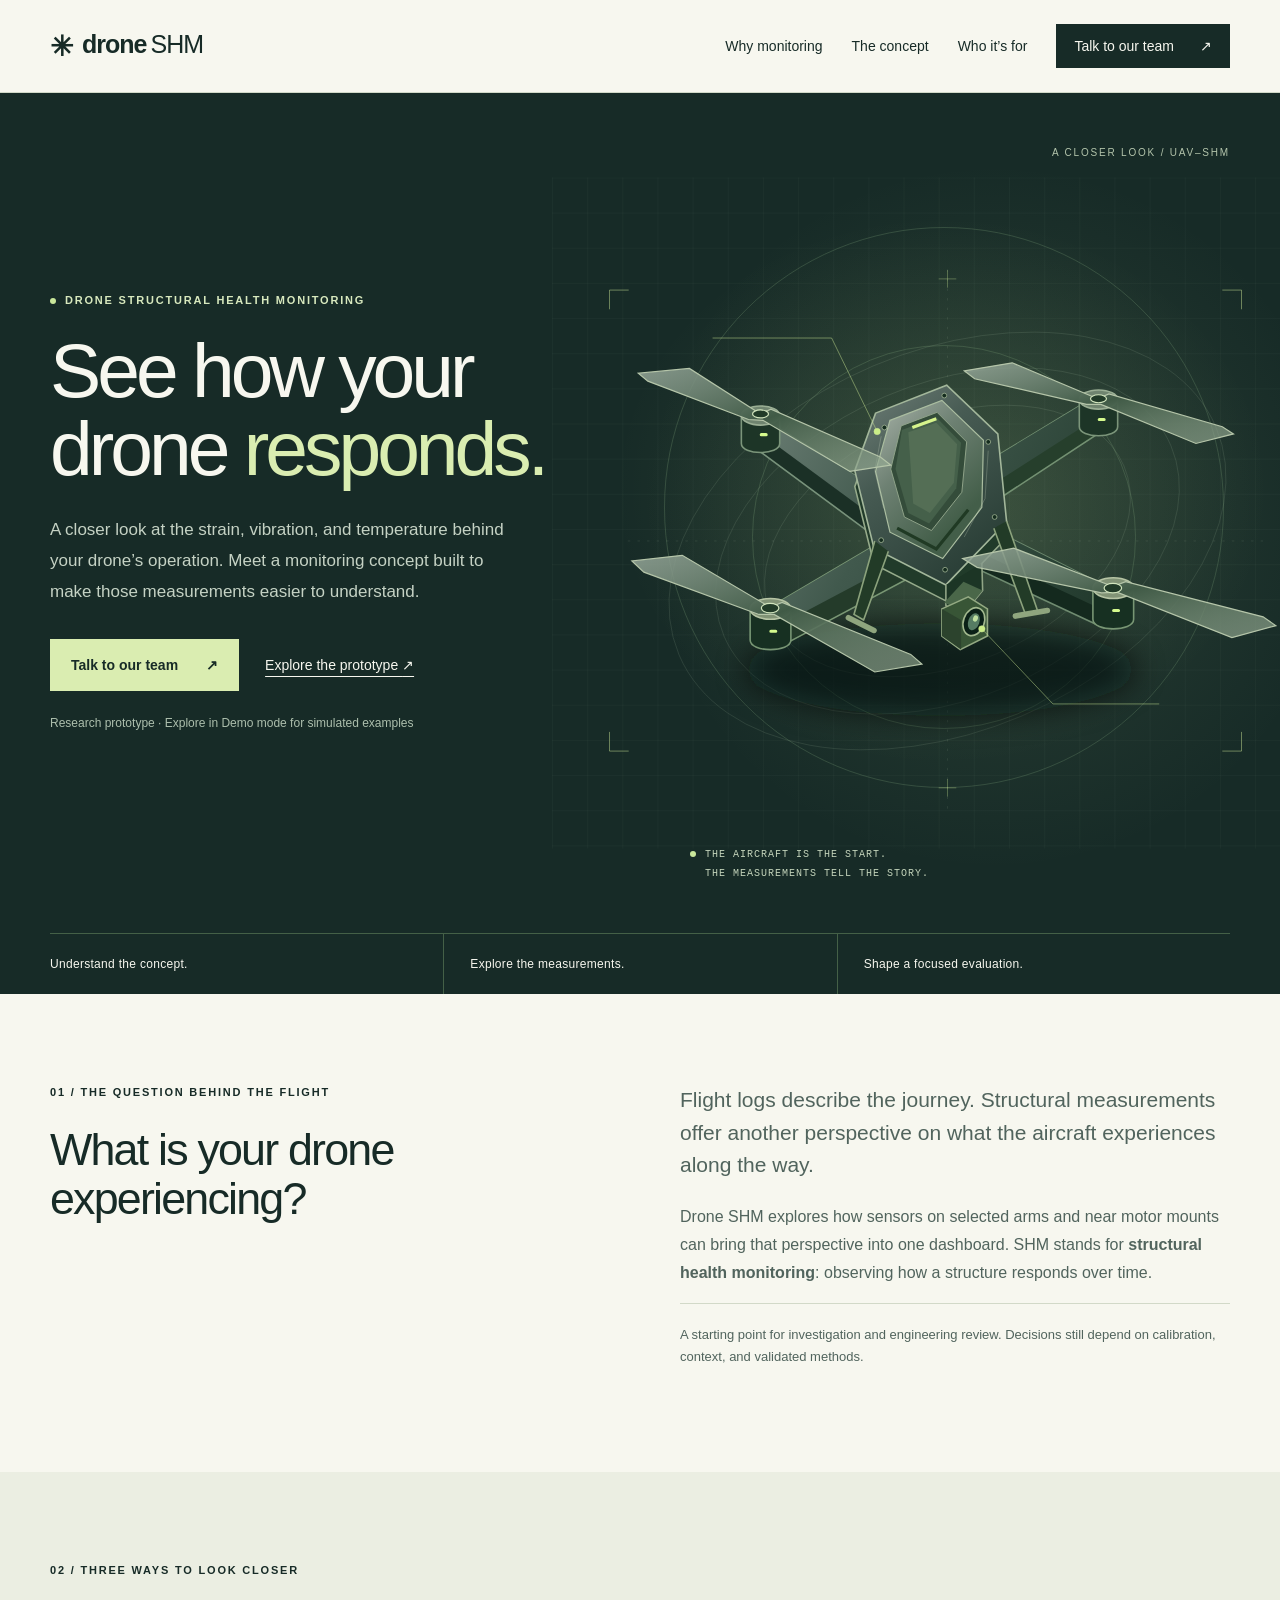
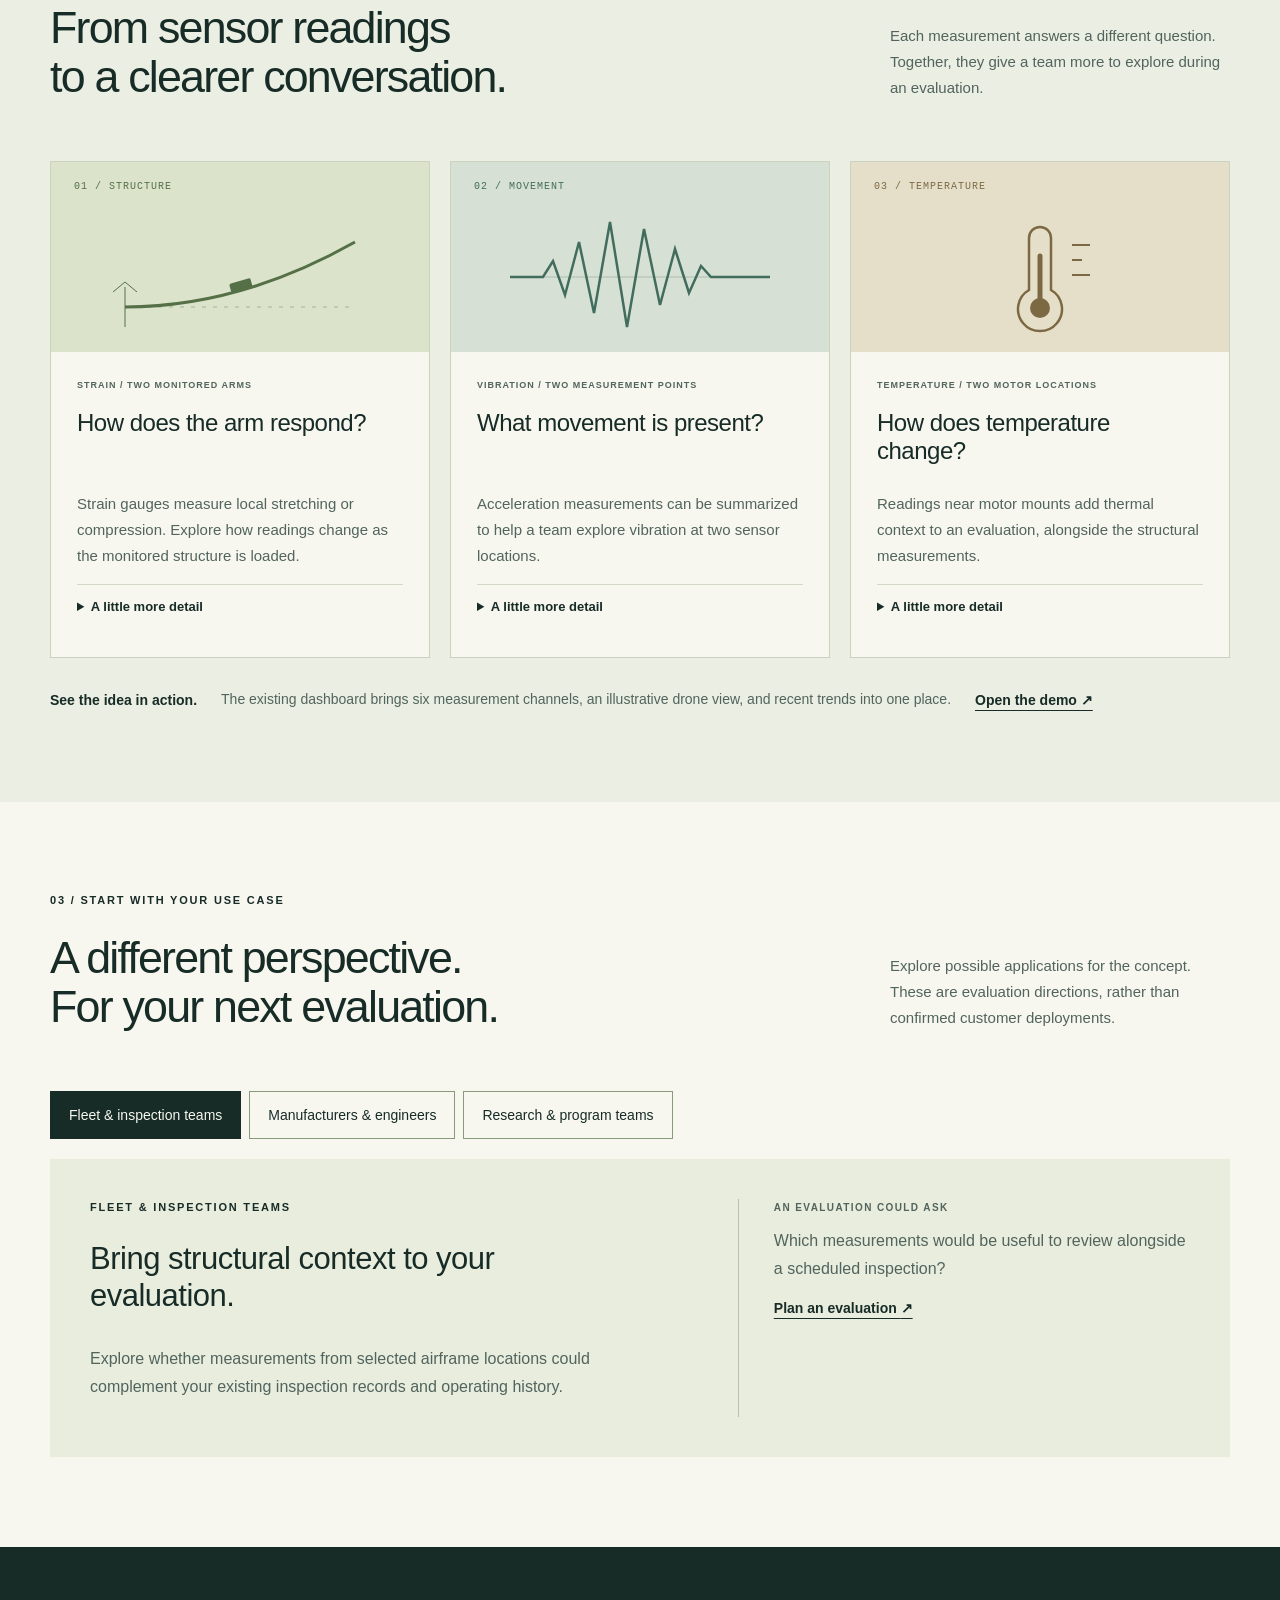
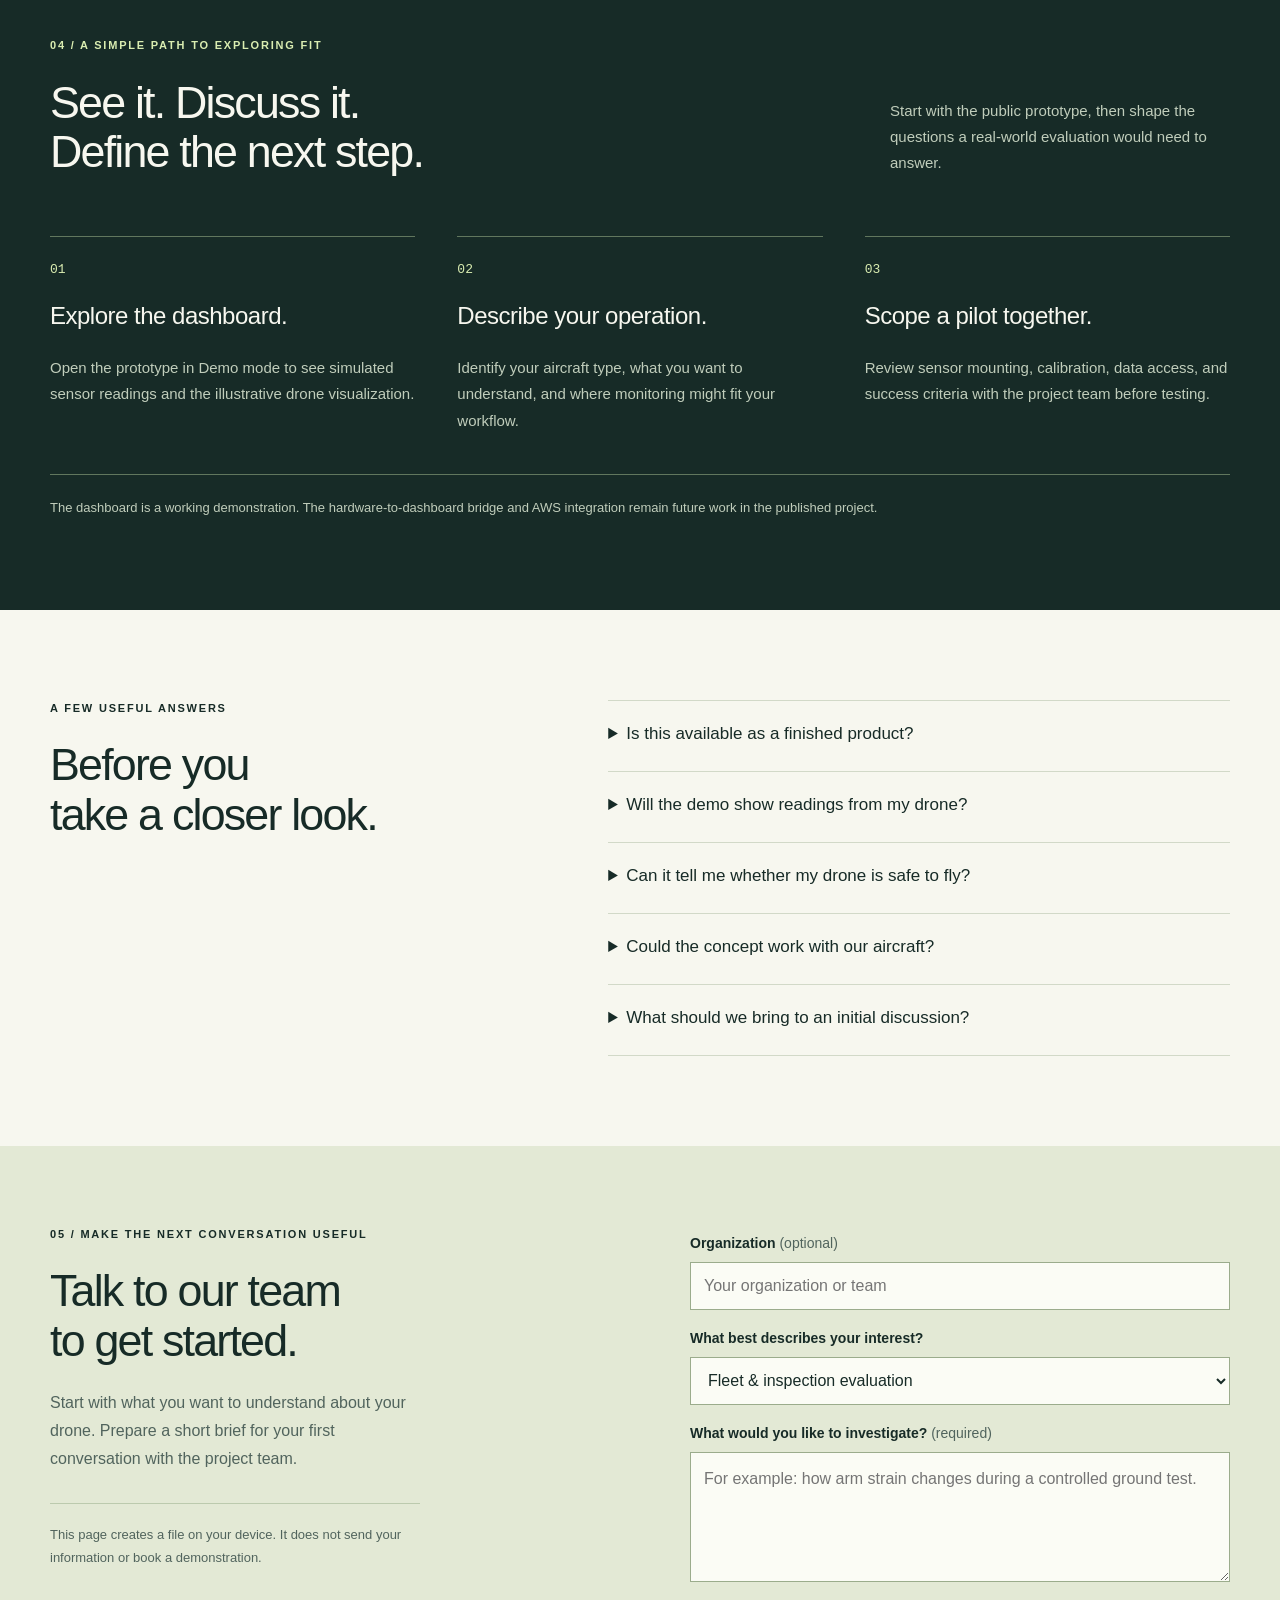
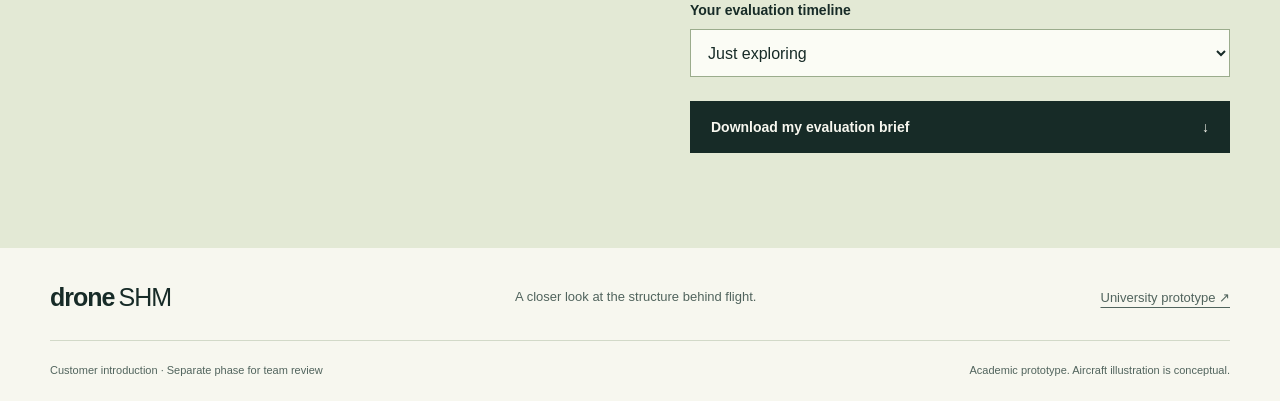
==== phases/customer-introduction/index.html @ a1ee4f05 "Add separate customer introduction phase for Drone SHM" ====
<!doctype html>
<html lang="en">
<head>
  <meta charset="utf-8"><meta name="viewport" content="width=device-width,initial-scale=1">
  <meta name="description" content="Discover Drone SHM: a research concept for understanding drone arm strain, vibration, and motor-mount temperature. Explore the prototype and plan an evaluation.">
  <meta name="theme-color" content="#172b27"><title>Drone SHM | See how your drone responds</title>
  <link rel="stylesheet" href="styles.css"><script defer src="app.js"></script>
</head>
<body>
  <a class="skip" href="#main">Skip to content</a>
  <header class="header"><div class="wrap nav-wrap"><a class="brand" href="#" aria-label="Drone SHM home"><span class="brand-icon" aria-hidden="true">✳</span>drone<span>SHM</span></a><button id="menu" class="menu" type="button" aria-expanded="false" aria-controls="navigation" hidden>Menu</button><nav id="navigation" aria-label="Main navigation"><a href="#why">Why monitoring</a><a href="#measurements">The concept</a><a href="#applications">Who it’s for</a><a class="nav-cta" href="#evaluate">Talk to our team <span aria-hidden="true">↗</span></a></nav></div></header>
  <main id="main">
    <section class="hero"><div class="wrap hero-grid"><div class="hero-copy"><p class="eyebrow"><span class="status-dot"></span>DRONE STRUCTURAL HEALTH MONITORING</p><h1>See how your<br>drone <em>responds.</em></h1><p class="lead">A closer look at the strain, vibration, and temperature behind your drone’s operation. Meet a monitoring concept built to make those measurements easier to understand.</p><div class="actions"><a class="button" href="#evaluate">Talk to our team <span aria-hidden="true">↗</span></a><a class="text-link" href="https://cs.csub.edu/~bdarghali/drone-shm/" target="_blank" rel="noopener">Explore the prototype <span aria-hidden="true">↗</span><span class="sr-only"> (opens in a new tab)</span></a></div><p class="hero-note">Research prototype · Explore in Demo mode for simulated examples</p></div><figure class="hero-figure"><div class="orbit orbit-one"></div><div class="orbit orbit-two"></div><div class="art-tag">A CLOSER LOOK / UAV–SHM</div><img src="drone.svg" width="960" height="840" alt="Concept illustration of a quadcopter, representing the aircraft a monitoring system could help study" fetchpriority="high"><figcaption><span class="figure-dot"></span>THE AIRCRAFT IS THE START.<br><span class="caption-indent">THE MEASUREMENTS TELL THE STORY.</span></figcaption></figure></div><div class="wrap hero-bottom"><span>Understand the concept.</span><span>Explore the measurements.</span><span>Shape a focused evaluation.</span></div></section>
    <section class="section wrap intro" id="why"><div><p class="eyebrow">01 / THE QUESTION BEHIND THE FLIGHT</p><h2>What is your drone<br>experiencing?</h2></div><div><p class="section-lead">Flight logs describe the journey. Structural measurements offer another perspective on what the aircraft experiences along the way.</p><p>Drone SHM explores how sensors on selected arms and near motor mounts can bring that perspective into one dashboard. SHM stands for <strong>structural health monitoring</strong>: observing how a structure responds over time.</p><p class="quiet">A starting point for investigation and engineering review. Decisions still depend on calibration, context, and validated methods.</p></div></section>
    <section class="section measurement-section" id="measurements"><div class="wrap"><div class="section-heading"><div><p class="eyebrow">02 / THREE WAYS TO LOOK CLOSER</p><h2>From sensor readings<br>to a clearer conversation.</h2></div><p>Each measurement answers a different question. Together, they give a team more to explore during an evaluation.</p></div><div class="cards">
      <article class="card"><div class="card-graphic strain" aria-hidden="true"><span>01 / STRUCTURE</span><svg viewBox="0 0 300 130" fill="none"><path d="M35 100H265" stroke="currentColor" stroke-dasharray="4 7" opacity=".4"/><path d="M35 100Q150 100 265 35" stroke="currentColor" stroke-width="3"/><path d="M35 80V120M23 85l12-10 12 10" stroke="currentColor"/><rect x="139" y="77" width="22" height="9" rx="2" fill="currentColor" transform="rotate(-16 139 77)"/></svg></div><div class="card-body"><p class="eyebrow">STRAIN / TWO MONITORED ARMS</p><h3>How does the arm respond?</h3><p>Strain gauges measure local stretching or compression. Explore how readings change as the monitored structure is loaded.</p><details><summary>A little more detail</summary><p>The concept uses two strain gauges with HX711 interfaces. Microstrain describes local strain; it does not directly measure arm displacement.</p></details></div></article>
      <article class="card"><div class="card-graphic vibration" aria-hidden="true"><span>02 / MOVEMENT</span><svg viewBox="0 0 300 130" fill="none"><path d="M20 70H280" stroke="currentColor" opacity=".3"/><path d="M20 70H53l10-16 12 34 14-53 15 71 16-91 17 105 17-98 16 76 15-56 14 44 12-27 10 11h59" stroke="currentColor" stroke-width="2.5"/></svg></div><div class="card-body"><p class="eyebrow">VIBRATION / TWO MEASUREMENT POINTS</p><h3>What movement is present?</h3><p>Acceleration measurements can be summarized to help a team explore vibration at two sensor locations.</p><details><summary>A little more detail</summary><p>The concept uses ADXL355 accelerometers. The dashboard expects g RMS, a summary of vibration amplitude over a measurement window, rather than raw sensor samples.</p></details></div></article>
      <article class="card"><div class="card-graphic temperature" aria-hidden="true"><span>03 / TEMPERATURE</span><svg viewBox="0 0 300 130" fill="none"><path d="M139 31a11 11 0 0 1 22 0v52a22 22 0 1 1-22 0Z" stroke="currentColor" stroke-width="2.5"/><path d="M150 49v47" stroke="currentColor" stroke-width="5" stroke-linecap="round"/><circle cx="150" cy="101" r="10" fill="currentColor"/><path d="M182 38h18M182 53h10M182 68h18" stroke="currentColor" stroke-width="2"/></svg></div><div class="card-body"><p class="eyebrow">TEMPERATURE / TWO MOTOR LOCATIONS</p><h3>How does temperature change?</h3><p>Readings near motor mounts add thermal context to an evaluation, alongside the structural measurements.</p><details><summary>A little more detail</summary><p>The concept uses MCP9808 sensors reporting degrees Celsius. Mounting position matters: this is not necessarily the internal motor winding temperature.</p></details></div></article>
    </div><div class="concept-note"><b>See the idea in action.</b><span>The existing dashboard brings six measurement channels, an illustrative drone view, and recent trends into one place.</span><a href="https://cs.csub.edu/~bdarghali/drone-shm/" target="_blank" rel="noopener">Open the demo ↗<span class="sr-only"> (opens in a new tab)</span></a></div></div></section>
    <section class="section wrap" id="applications"><div class="section-heading"><div><p class="eyebrow">03 / START WITH YOUR USE CASE</p><h2>A different perspective.<br>For your next evaluation.</h2></div><p>Explore possible applications for the concept. These are evaluation directions, rather than confirmed customer deployments.</p></div><div class="audience-buttons" aria-label="Explore a potential application"><button type="button" data-audience="fleet" aria-pressed="true">Fleet &amp; inspection teams</button><button type="button" data-audience="engineering" aria-pressed="false">Manufacturers &amp; engineers</button><button type="button" data-audience="research" aria-pressed="false">Research &amp; program teams</button></div><div class="audience-panel" aria-live="polite" aria-atomic="true"><div><p class="eyebrow" id="audience-label">FLEET &amp; INSPECTION TEAMS</p><h3 id="audience-title">Bring structural context to your evaluation.</h3><p id="audience-copy">Explore whether measurements from selected airframe locations could complement your existing inspection records and operating history.</p></div><div class="audience-next"><p>AN EVALUATION COULD ASK</p><p id="audience-question">Which measurements would be useful to review alongside a scheduled inspection?</p><a href="#evaluate" id="audience-cta">Plan an evaluation <span aria-hidden="true">↗</span></a></div></div></section>
    <section class="section journey"><div class="wrap"><div class="section-heading"><div><p class="eyebrow">04 / A SIMPLE PATH TO EXPLORING FIT</p><h2>See it. Discuss it.<br>Define the next step.</h2></div><p>Start with the public prototype, then shape the questions a real-world evaluation would need to answer.</p></div><div class="steps"><article><span>01</span><h3>Explore the dashboard.</h3><p>Open the prototype in Demo mode to see simulated sensor readings and the illustrative drone visualization.</p></article><article><span>02</span><h3>Describe your operation.</h3><p>Identify your aircraft type, what you want to understand, and where monitoring might fit your workflow.</p></article><article><span>03</span><h3>Scope a pilot together.</h3><p>Review sensor mounting, calibration, data access, and success criteria with the project team before testing.</p></article></div><p class="integration-note">The dashboard is a working demonstration. The hardware-to-dashboard bridge and AWS integration remain future work in the published project.</p></div></section>
    <section class="section wrap faq"><div><p class="eyebrow">A FEW USEFUL ANSWERS</p><h2>Before you<br>take a closer look.</h2></div><div><details><summary>Is this available as a finished product?</summary><p>The linked project is an academic research prototype. Product availability, pricing, support, and installation have not been established. Use the demo to explore the concept and prepare questions for the project team.</p></details><details><summary>Will the demo show readings from my drone?</summary><p>No. Demo mode uses simulated data. Live mode needs a configured, trusted real sensor feed; choosing Live does not connect your aircraft automatically.</p></details><details><summary>Can it tell me whether my drone is safe to fly?</summary><p>The prototype does not provide a validated damage-detection or flightworthiness decision. Its visual colors and arm movement are illustrative, not certified warning thresholds.</p></details><details><summary>Could the concept work with our aircraft?</summary><p>Compatibility needs an engineering review of the airframe, sensor placement, power, communications, calibration, and data requirements. No universal compatibility is claimed.</p></details><details><summary>What should we bring to an initial discussion?</summary><p>Your use case, aircraft type, current inspection workflow, and the question you would like the measurements to help investigate. The brief below helps organize those points.</p></details></div></section>
    <section class="evaluation" id="evaluate"><div class="wrap evaluation-grid"><div><p class="eyebrow">05 / MAKE THE NEXT CONVERSATION USEFUL</p><h2>Talk to our team<br>to get started.</h2><p>Start with what you want to understand about your drone. Prepare a short brief for your first conversation with the project team.</p><p class="privacy-note">This page creates a file on your device. It does not send your information or book a demonstration.</p></div><form id="brief-form"><label for="organization">Organization <span>(optional)</span></label><input id="organization" name="organization" autocomplete="organization" maxlength="160" placeholder="Your organization or team"><label for="application">What best describes your interest?</label><select id="application" name="application"><option value="Fleet & inspection evaluation">Fleet &amp; inspection evaluation</option><option value="Aircraft engineering & testing">Aircraft engineering &amp; testing</option><option value="Research & program evaluation">Research &amp; program evaluation</option><option value="Exploring the concept">Exploring the concept</option></select><label for="question">What would you like to investigate? <span>(required)</span></label><textarea id="question" name="question" rows="4" required maxlength="1200" placeholder="For example: how arm strain changes during a controlled ground test."></textarea><label for="timeline">Your evaluation timeline</label><select id="timeline" name="timeline"><option>Just exploring</option><option>Within 3 months</option><option>Within 6 months</option><option>Longer-term planning</option></select><button class="button button-light" type="submit">Download my evaluation brief <span aria-hidden="true">↓</span></button><p id="brief-status" role="status"></p><noscript><p>Downloads require JavaScript. You can still copy these questions into a document and share them with your project contact.</p></noscript></form></div></section>
  </main>
  <footer><div class="wrap footer-top"><a class="brand" href="#">drone<span>SHM</span></a><p>A closer look at the structure behind flight.</p><a href="https://cs.csub.edu/~bdarghali/drone-shm/">University prototype ↗</a></div><div class="wrap footer-bottom"><span>Customer introduction · Separate phase for team review</span><span>Academic prototype. Aircraft illustration is conceptual.</span></div></footer>
</body>
</html>
---- phases/customer-introduction/styles.css ----
:root{--ink:#172b27;--muted:#51645d;--paper:#f7f7ef;--line:#d2d9c8;--lime:#daedb1;--dark:#172b27;font-family:Arial,Helvetica,sans-serif;color:var(--ink);background:var(--paper);scroll-behavior:smooth}*{box-sizing:border-box}body{margin:0}a{color:inherit}button,input,select,textarea{font:inherit}button,a,input,select,textarea,summary{-webkit-tap-highlight-color:transparent}a{text-underline-offset:5px}button,summary{cursor:pointer}button{color:inherit}p{line-height:1.75}h1,h2,h3,p{margin-top:0}h1,h2,h3{font-weight:500}h2{font-size:clamp(32px,3.5vw,49px);line-height:1.1;letter-spacing:-1.8px;margin-bottom:24px}h3{font-size:24px;line-height:1.2;letter-spacing:-.5px}.wrap{width:min(1180px,calc(100% - 80px));margin:auto}.header{border-bottom:1px solid var(--line);background:var(--paper)}.nav-wrap{display:flex;justify-content:space-between;align-items:center;gap:28px;min-height:92px}.brand{text-decoration:none;font-size:25px;font-weight:750;letter-spacing:-1px;white-space:nowrap}.brand>span:not(.brand-icon){font-weight:400;margin-left:4px}.brand-icon{font-size:28px;margin-right:10px;vertical-align:middle}.header nav{display:flex;align-items:center;gap:29px}.header nav a{font-size:14px;text-decoration:none;min-height:44px;display:flex;align-items:center}.header nav a:hover{text-decoration:underline}.nav-cta{background:var(--ink);color:var(--paper);padding:12px 18px;gap:26px}.menu{border:1px solid var(--line);padding:10px 15px;background:transparent;min-height:44px}.hero{background:var(--ink);color:var(--paper);overflow:hidden}.hero-grid{display:grid;grid-template-columns:1fr 1fr;align-items:center;min-height:620px;gap:0}.hero-copy{padding:75px 0;position:relative;z-index:1}.eyebrow{font-size:11px;font-weight:700;letter-spacing:1.8px;line-height:1.6;margin-bottom:23px}.hero .eyebrow{color:#d8e9be}.status-dot,.figure-dot{display:inline-block;width:6px;height:6px;border-radius:50%;background:#c9e79b;margin-right:9px;vertical-align:middle}h1{font-size:clamp(56px,6vw,82px);line-height:1.01;letter-spacing:-4px;margin:0 0 28px}h1 em{color:var(--lime);font-style:normal}.lead{font-size:17px;color:#c5d2c4;max-width:470px;line-height:1.8}.actions{display:flex;align-items:center;gap:26px;flex-wrap:wrap;margin-top:32px}.button{background:var(--lime);color:var(--ink);text-decoration:none;border:1px solid transparent;display:inline-flex;align-items:center;justify-content:space-between;gap:28px;padding:17px 20px;min-height:48px;font-size:14px;font-weight:700;cursor:pointer}.button:hover{background:#ecf7d2}.text-link{font-size:14px;text-decoration:underline;text-underline-offset:6px}.hero-note{font-size:12px;color:#adbfad;margin:22px 0 0}.hero-figure{position:relative;margin:0;min-width:0;height:100%;display:grid;place-items:center}.hero-figure img{width:130%;max-width:none;position:relative;z-index:1}.orbit{position:absolute;width:95%;aspect-ratio:1;border:1px solid #55725877;border-radius:50%;left:4%;top:16%}.orbit-two{width:65%;left:19%;top:30%}.hero-figure:before{content:'';position:absolute;inset:8% -20% 7% 0;background:radial-gradient(ellipse,#a8c58c22,transparent 70%)}.art-tag{position:absolute;right:0;top:54px;font-size:10px;letter-spacing:1.8px;color:#b3c4ab}.hero-figure figcaption{position:absolute;bottom:50px;left:50px;font:10px/1.9 monospace;letter-spacing:1px;color:#c4d4bb;z-index:2}.caption-indent{margin-left:15px}.hero-bottom{display:grid;grid-template-columns:repeat(3,1fr);border-top:1px solid #446047}.hero-bottom span{font-size:12px;letter-spacing:.3px;padding:23px 0}.hero-bottom span+span{border-left:1px solid #446047;padding-left:26px}.section{padding-block:90px;scroll-margin-top:24px}.intro{display:grid;grid-template-columns:1fr 1fr;gap:80px}.intro .section-lead{font-size:21px;color:var(--ink);line-height:1.55}.intro p:not(.eyebrow){color:var(--muted)}.intro .quiet{font-size:13px;border-top:1px solid var(--line);padding-top:20px}.section-heading{display:flex;justify-content:space-between;gap:60px;align-items:end;margin-bottom:36px}.section-heading>p{max-width:340px;color:var(--muted);font-size:15px;margin-bottom:24px}.measurement-section{background:#ebeee2}.cards{display:grid;grid-template-columns:repeat(3,1fr);gap:20px}.card{background:var(--paper);border:1px solid #cbd3bf}.card-graphic{height:190px;background:#dbe3cb;color:#557046;position:relative;display:flex;align-items:end;padding:15px 20px}.card-graphic>span{position:absolute;top:19px;left:23px;font:10px monospace;letter-spacing:1px}.card-graphic svg{height:130px;width:100%}.vibration{background:#d7e0d4;color:#426d5e}.temperature{background:#e5dfca;color:#7c6943}.card-body{padding:26px}.card-body .eyebrow{font-size:9px;letter-spacing:1px;margin-bottom:16px}.card-body>p{color:var(--muted);font-size:15px}.card h3{min-height:58px}.card details{border-top:1px solid var(--line);padding-top:14px}.card summary{font-size:13px;font-weight:700;min-height:32px}.card details p{font-size:14px;color:var(--muted);padding-top:10px}.concept-note{display:flex;align-items:center;gap:24px;padding-top:30px;font-size:14px}.concept-note>b{white-space:nowrap}.concept-note>span{color:var(--muted);line-height:1.7}.concept-note a{white-space:nowrap;font-weight:700}.audience-buttons{display:flex;gap:8px;flex-wrap:wrap;margin-bottom:20px}.audience-buttons button{background:transparent;border:1px solid #879a7b;padding:14px 18px;min-height:48px;font-size:14px}.audience-buttons button[aria-pressed=true]{background:var(--ink);color:var(--paper);border-color:var(--ink)}.audience-panel{background:#e9edde;padding:40px;display:grid;grid-template-columns:1.3fr 1fr;gap:60px}.audience-panel h3{font-size:31px;max-width:440px}.audience-panel p:not(.eyebrow){color:var(--muted)}.audience-next{border-left:1px solid #b4c3a7;padding-left:35px}.audience-next>p:first-child{font-size:10px;font-weight:700;letter-spacing:1.4px}.audience-next a{font-size:14px;font-weight:700}.journey{background:var(--ink);color:var(--paper)}.journey .section-heading>p{color:#c0cdbb}.journey .eyebrow{color:var(--lime)}.steps{display:grid;grid-template-columns:repeat(3,1fr);gap:42px}.steps article{border-top:1px solid #61775e;padding-top:25px}.steps article>span{color:var(--lime);font:13px monospace;display:block;margin-bottom:25px}.steps p{font-size:15px;color:#c0cdbb}.integration-note{font-size:13px;color:#c0cdbb;border-top:1px solid #61775e;margin:25px 0 0;padding-top:22px}.faq{display:grid;grid-template-columns:1fr 1.3fr;gap:80px}.faq details{border-top:1px solid var(--line);padding:20px 0}.faq details:last-child{border-bottom:1px solid var(--line)}.faq summary{font-size:17px;line-height:1.5;font-weight:500;min-height:30px}.faq details p{color:var(--muted);font-size:15px;margin:18px 0 0}.evaluation{padding:80px 0;background:#e3e9d5;scroll-margin-top:20px}.evaluation-grid{display:grid;grid-template-columns:1fr 1fr;gap:100px}.evaluation-grid>div>p:not(.eyebrow){color:var(--muted);max-width:370px}.privacy-note{font-size:13px;border-top:1px solid #bccaae;padding-top:20px;margin-top:30px}form{display:grid;gap:11px}form label{font-size:14px;font-weight:700;margin-top:9px}form label span{font-weight:400;color:var(--muted)}input,textarea,select{width:100%;min-width:0;min-height:48px;border:1px solid #9bac8c;background:#fbfcf5;padding:13px;font-size:16px;color:var(--ink);border-radius:0}textarea{resize:vertical;line-height:1.6}form .button{margin-top:13px;text-align:left}.button-light{background:var(--ink);color:var(--paper)}.button-light:hover{background:#2d4e3f}#brief-status{margin:4px 0 0;color:#244a32;font-size:14px}footer{padding:35px 0 25px;background:var(--paper)}.footer-top{display:flex;align-items:center;justify-content:space-between;gap:25px}.footer-top p,.footer-top>a:last-child{font-size:13px;color:var(--muted);margin:0}.footer-bottom{border-top:1px solid var(--line);padding-top:23px;margin-top:28px;display:flex;justify-content:space-between;gap:20px;font-size:11px;color:var(--muted)}:focus-visible{outline:3px solid #b5682d;outline-offset:5px}.skip{position:fixed;top:8px;left:8px;z-index:100;background:white;color:var(--ink);padding:14px;transform:translateY(-160%)}.skip:focus{transform:none}.sr-only{position:absolute;width:1px;height:1px;padding:0;margin:-1px;overflow:hidden;clip:rect(0,0,0,0);white-space:nowrap;border:0}[hidden]{display:none!important}
.menu{display:none}
@media(max-width:1000px){.wrap{width:calc(100% - 48px)}.header nav{gap:18px}.hero-grid{min-height:550px}h1{font-size:62px}.hero-figure img{width:140%}.intro,.faq{gap:40px}.evaluation-grid{gap:50px}.card-body{padding:21px}.card h3{font-size:22px;min-height:78px}.concept-note{flex-wrap:wrap}.concept-note>span{flex:1 1 350px}.hero .eyebrow{font-size:10px;letter-spacing:1px}}
@media(max-width:760px){.nav-wrap{flex-wrap:wrap;gap:0;min-height:78px}.menu{display:block}.header nav{width:100%;display:flex;flex-wrap:wrap;padding:12px 0 20px;gap:8px 24px}.header nav a{font-size:14px}.js .header nav:not(.open){display:none}.hero-grid{grid-template-columns:1fr;min-height:0}.hero-copy{padding:56px 0 15px}.hero-figure{height:350px}.hero-figure img{height:420px;width:110%;object-fit:contain}.art-tag{top:20px;font-size:9px}.hero-figure figcaption{bottom:14px;left:10px;font-size:9px}.orbit-one{width:70%;left:15%;top:1%}.orbit-two{width:50%;left:25%;top:18%}.hero-bottom span{padding:20px 0;font-size:11px}.hero-bottom span+span{padding-left:18px}.section{padding-block:60px}.intro,.faq,.evaluation-grid{grid-template-columns:1fr;gap:24px}.intro h2{margin-bottom:0}.section-heading{display:block;margin-bottom:28px}.section-heading>p{max-width:540px;margin-bottom:0}.cards{grid-template-columns:1fr}.card{display:grid;grid-template-columns:.8fr 1.2fr}.card-graphic{height:100%;min-height:210px;align-items:center}.card h3{min-height:0}.card-graphic>span{left:18px;font-size:9px}.audience-panel{gap:25px;padding:28px;grid-template-columns:1fr}.audience-next{border-left:0;border-top:1px solid #b4c3a7;padding:23px 0 0}.audience-panel h3{font-size:28px}.steps{grid-template-columns:1fr;gap:22px}.steps article>span{margin-bottom:15px}.steps p{max-width:540px}.evaluation{padding-block:60px}.evaluation-grid{gap:28px}.evaluation-grid>div>p:not(.eyebrow){max-width:540px}.privacy-note{margin-top:20px}.footer-top{flex-wrap:wrap;justify-content:start}.footer-top p{flex-basis:100%;order:3}.footer-top>a:last-child{margin-left:auto}.footer-bottom{flex-direction:column;gap:12px}}
@media(max-width:480px){.wrap{width:calc(100% - 40px)}h1{font-size:clamp(48px,12.5vw,60px);letter-spacing:-2.7px}.hero .eyebrow{font-size:9px;letter-spacing:.9px}.hero-copy{padding-top:42px}.lead{font-size:16px}.actions{gap:24px}.button{font-size:14px;padding:16px 18px}.hero-note{font-size:11px;line-height:1.8}.hero-figure{height:290px}.hero-figure img{height:355px}.hero-bottom{grid-template-columns:1fr}.hero-bottom span{padding:13px 0}.hero-bottom span+span{border-left:0;border-top:1px solid #446047;padding-left:0}.card{display:block}.card-graphic{height:165px;min-height:0}.card-graphic svg{height:120px;margin-top:15px}.card-body{padding:24px}.card h3{font-size:25px}.audience-buttons{display:grid}.audience-buttons button{text-align:left}.audience-panel{padding:25px}.concept-note{gap:12px}.section-heading>p,.intro p{font-size:16px}.footer-top>a:last-child{font-size:12px}.brand{font-size:23px}}
@media(prefers-reduced-motion:reduce){:root{scroll-behavior:auto}*,*:before,*:after{animation:none!important;transition:none!important}}
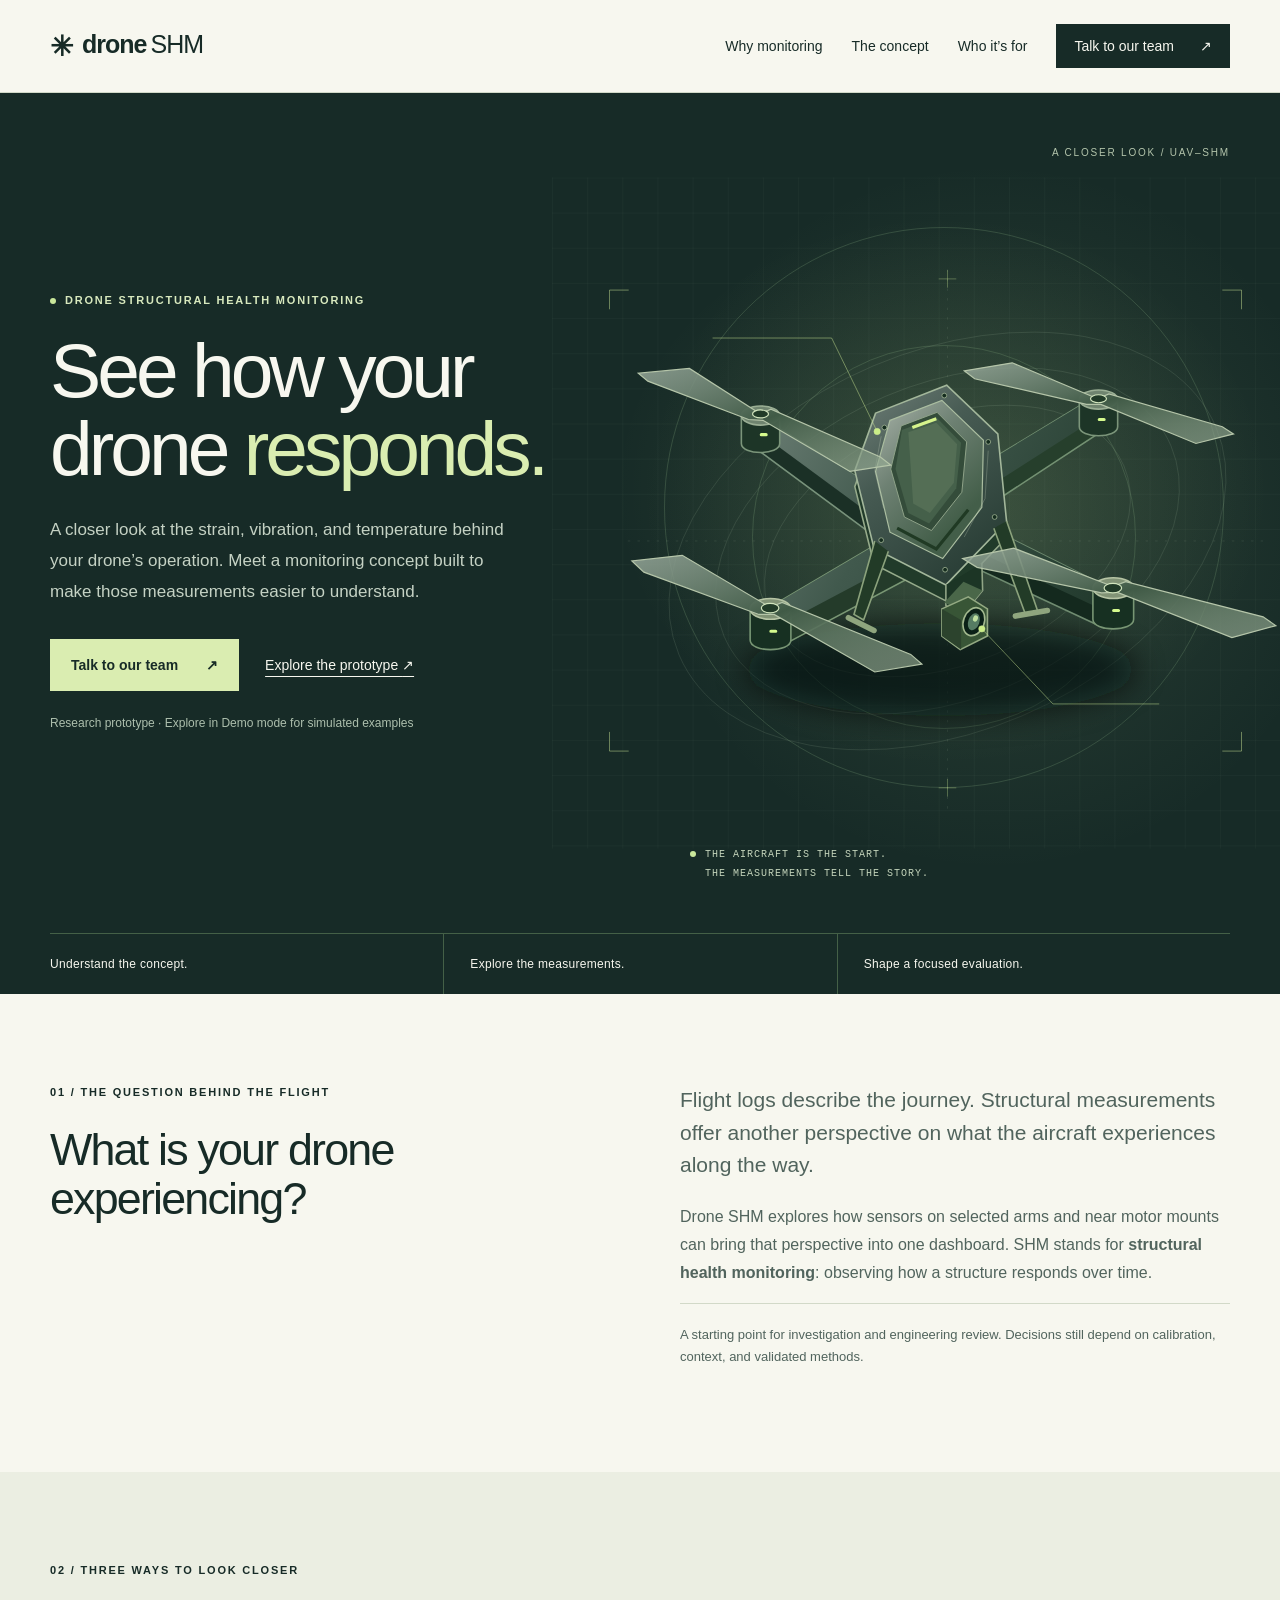
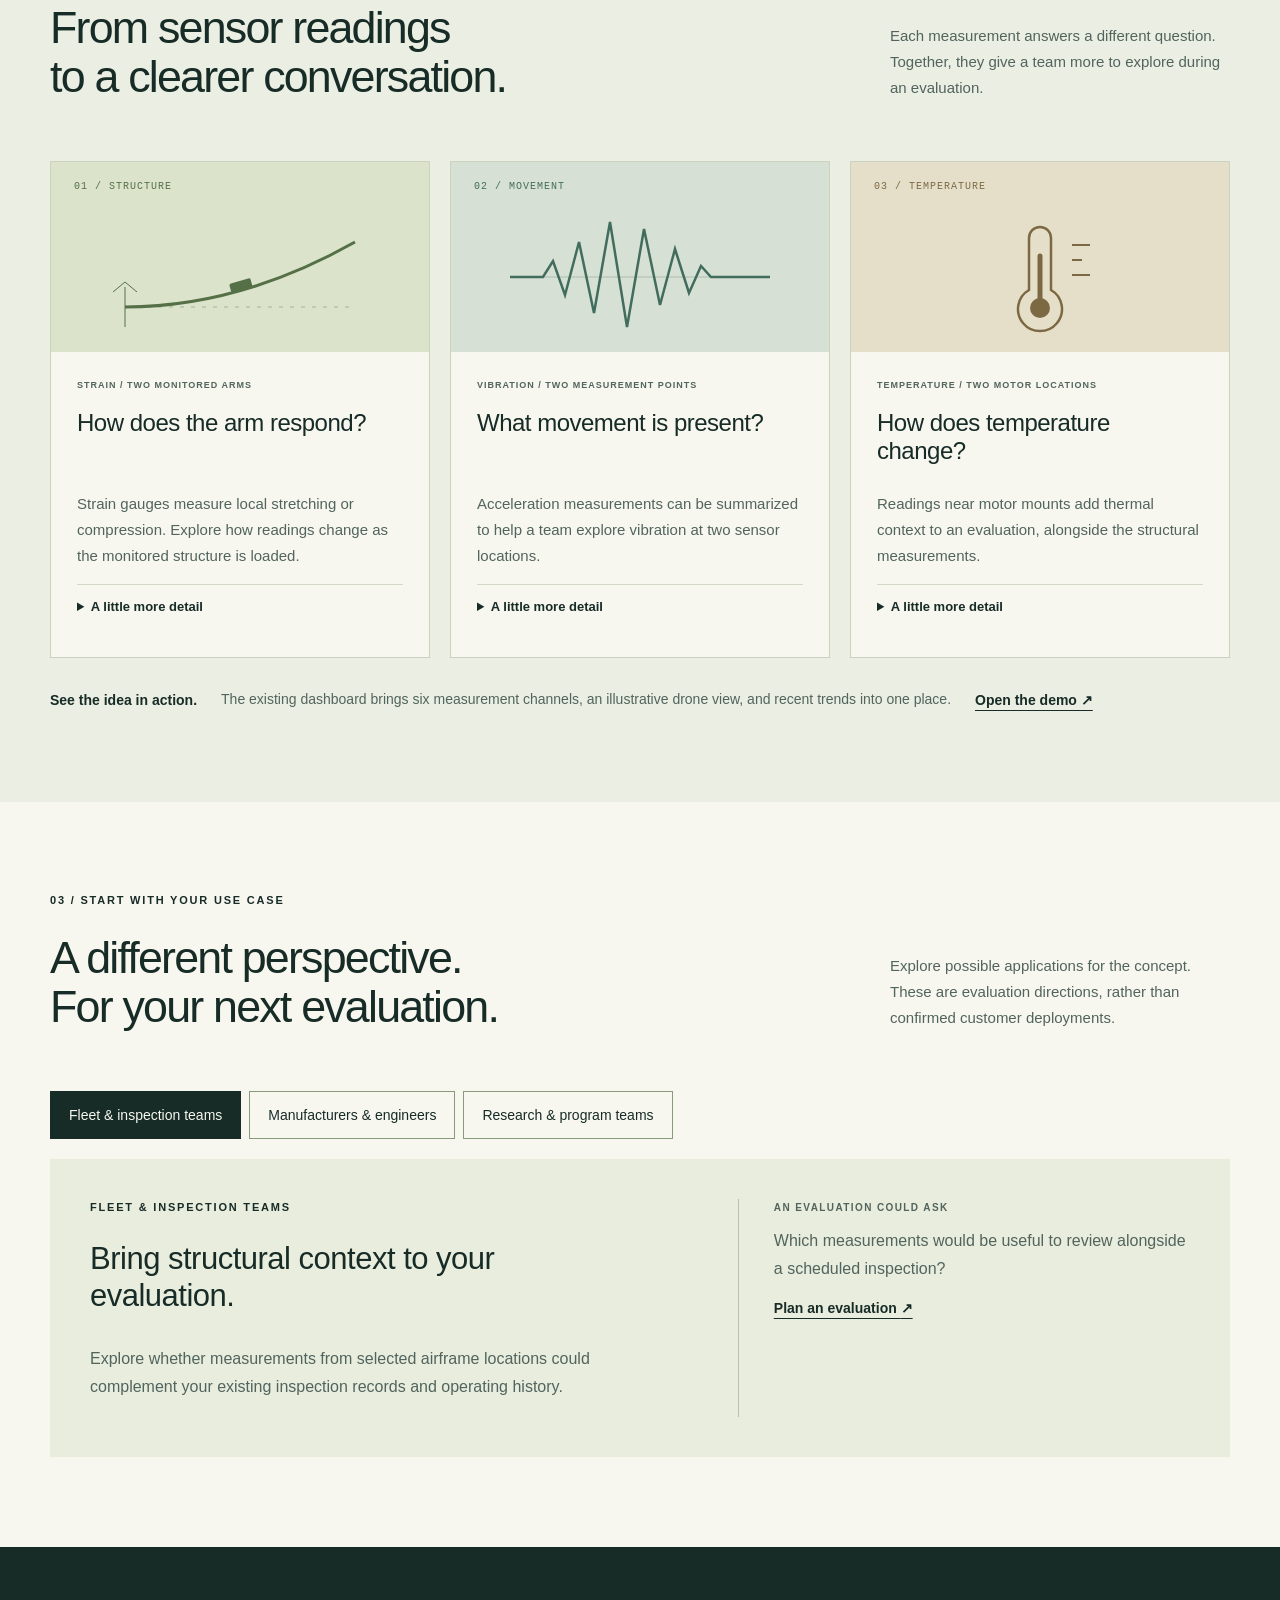
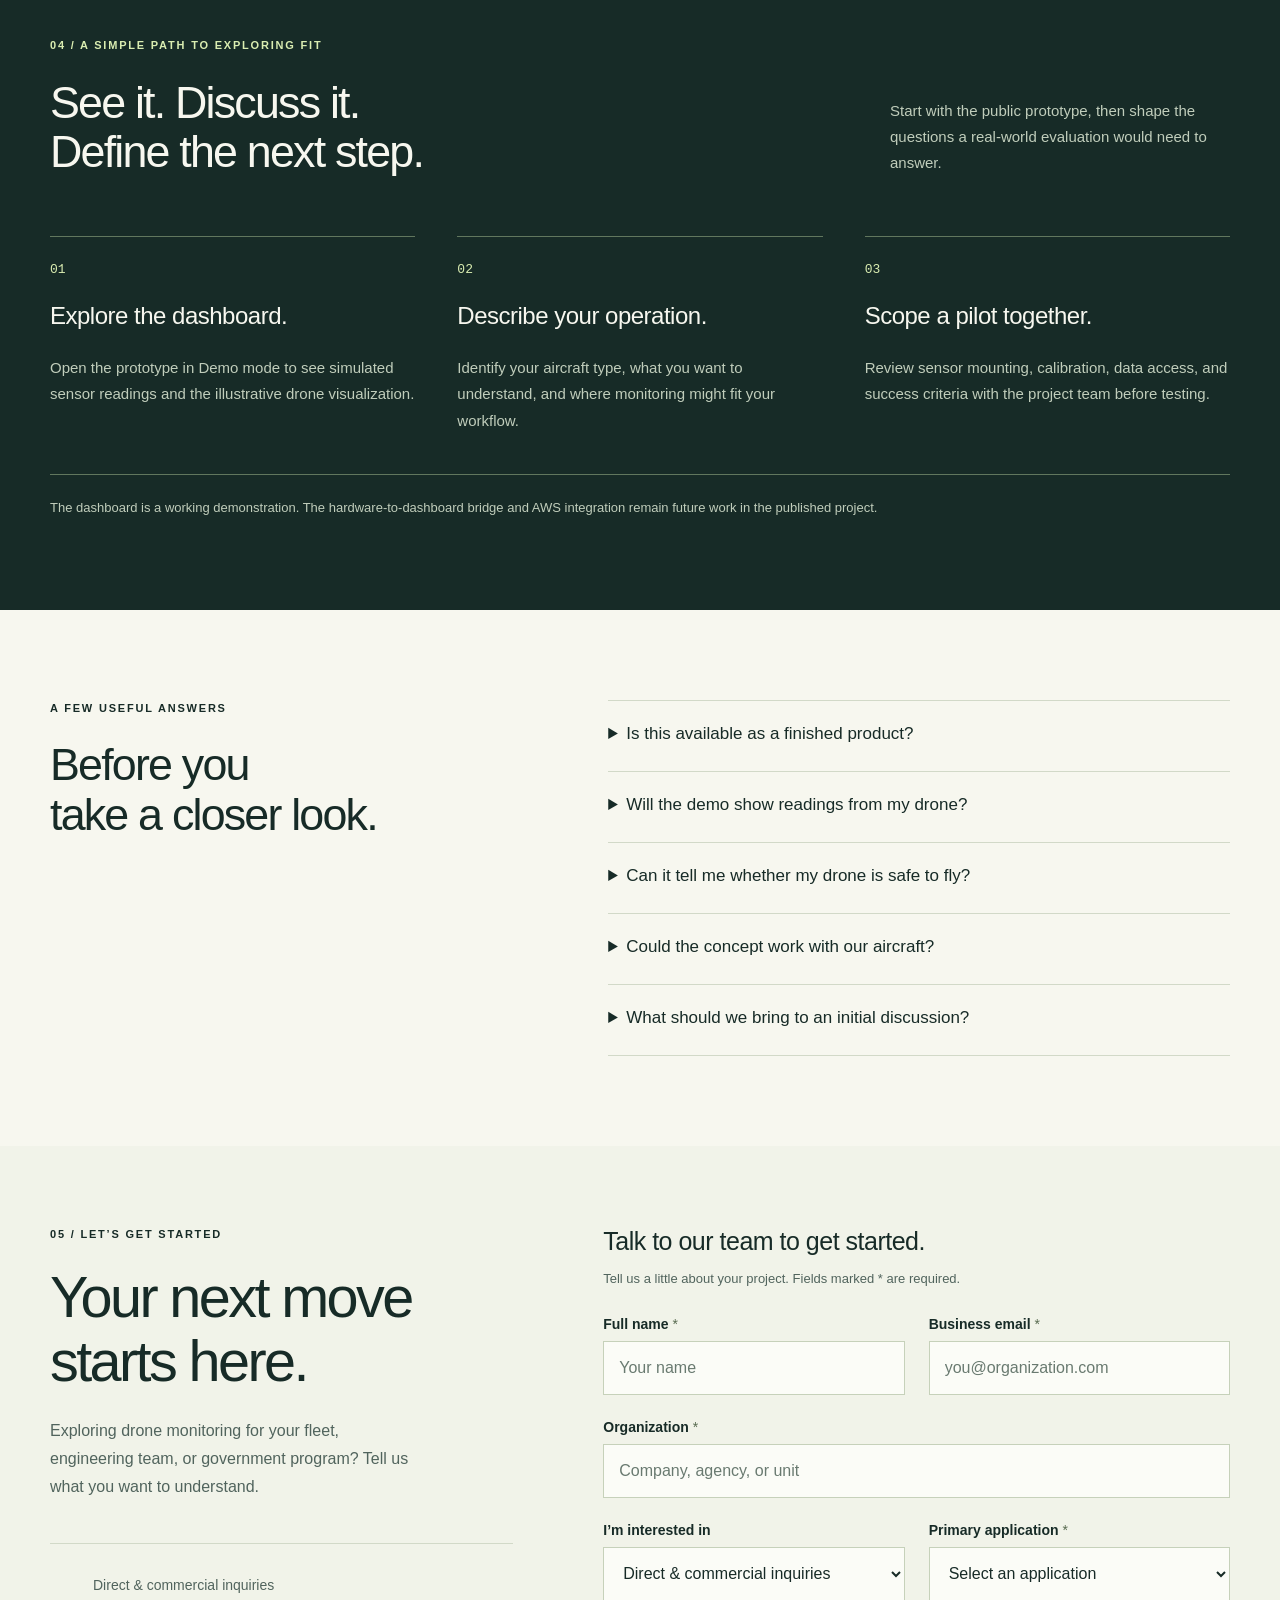
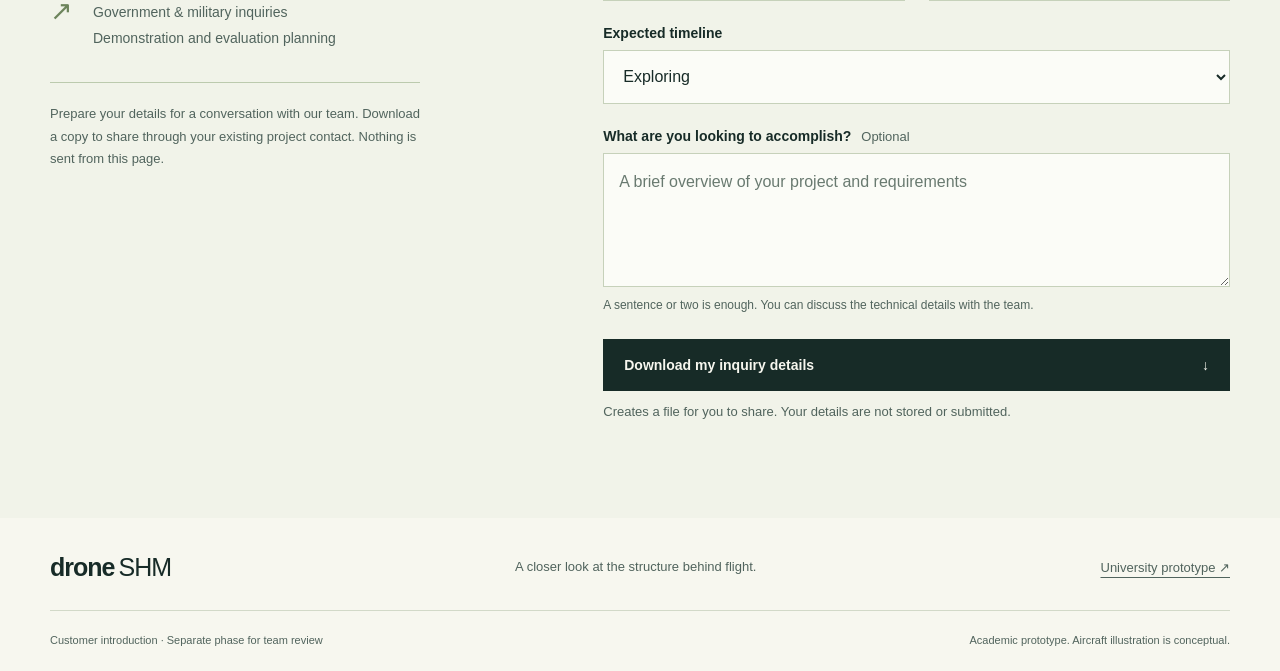
==== commit 0e4987e4: "Add user-friendly customer inquiry section from reference" ====
--- a/phases/customer-introduction/index.html
+++ b/phases/customer-introduction/index.html
@@ -20,7 +20,18 @@
     <section class="section wrap" id="applications"><div class="section-heading"><div><p class="eyebrow">03 / START WITH YOUR USE CASE</p><h2>A different perspective.<br>For your next evaluation.</h2></div><p>Explore possible applications for the concept. These are evaluation directions, rather than confirmed customer deployments.</p></div><div class="audience-buttons" aria-label="Explore a potential application"><button type="button" data-audience="fleet" aria-pressed="true">Fleet &amp; inspection teams</button><button type="button" data-audience="engineering" aria-pressed="false">Manufacturers &amp; engineers</button><button type="button" data-audience="research" aria-pressed="false">Research &amp; program teams</button></div><div class="audience-panel" aria-live="polite" aria-atomic="true"><div><p class="eyebrow" id="audience-label">FLEET &amp; INSPECTION TEAMS</p><h3 id="audience-title">Bring structural context to your evaluation.</h3><p id="audience-copy">Explore whether measurements from selected airframe locations could complement your existing inspection records and operating history.</p></div><div class="audience-next"><p>AN EVALUATION COULD ASK</p><p id="audience-question">Which measurements would be useful to review alongside a scheduled inspection?</p><a href="#evaluate" id="audience-cta">Plan an evaluation <span aria-hidden="true">↗</span></a></div></div></section>
     <section class="section journey"><div class="wrap"><div class="section-heading"><div><p class="eyebrow">04 / A SIMPLE PATH TO EXPLORING FIT</p><h2>See it. Discuss it.<br>Define the next step.</h2></div><p>Start with the public prototype, then shape the questions a real-world evaluation would need to answer.</p></div><div class="steps"><article><span>01</span><h3>Explore the dashboard.</h3><p>Open the prototype in Demo mode to see simulated sensor readings and the illustrative drone visualization.</p></article><article><span>02</span><h3>Describe your operation.</h3><p>Identify your aircraft type, what you want to understand, and where monitoring might fit your workflow.</p></article><article><span>03</span><h3>Scope a pilot together.</h3><p>Review sensor mounting, calibration, data access, and success criteria with the project team before testing.</p></article></div><p class="integration-note">The dashboard is a working demonstration. The hardware-to-dashboard bridge and AWS integration remain future work in the published project.</p></div></section>
     <section class="section wrap faq"><div><p class="eyebrow">A FEW USEFUL ANSWERS</p><h2>Before you<br>take a closer look.</h2></div><div><details><summary>Is this available as a finished product?</summary><p>The linked project is an academic research prototype. Product availability, pricing, support, and installation have not been established. Use the demo to explore the concept and prepare questions for the project team.</p></details><details><summary>Will the demo show readings from my drone?</summary><p>No. Demo mode uses simulated data. Live mode needs a configured, trusted real sensor feed; choosing Live does not connect your aircraft automatically.</p></details><details><summary>Can it tell me whether my drone is safe to fly?</summary><p>The prototype does not provide a validated damage-detection or flightworthiness decision. Its visual colors and arm movement are illustrative, not certified warning thresholds.</p></details><details><summary>Could the concept work with our aircraft?</summary><p>Compatibility needs an engineering review of the airframe, sensor placement, power, communications, calibration, and data requirements. No universal compatibility is claimed.</p></details><details><summary>What should we bring to an initial discussion?</summary><p>Your use case, aircraft type, current inspection workflow, and the question you would like the measurements to help investigate. The brief below helps organize those points.</p></details></div></section>
-    <section class="evaluation" id="evaluate"><div class="wrap evaluation-grid"><div><p class="eyebrow">05 / MAKE THE NEXT CONVERSATION USEFUL</p><h2>Talk to our team<br>to get started.</h2><p>Start with what you want to understand about your drone. Prepare a short brief for your first conversation with the project team.</p><p class="privacy-note">This page creates a file on your device. It does not send your information or book a demonstration.</p></div><form id="brief-form"><label for="organization">Organization <span>(optional)</span></label><input id="organization" name="organization" autocomplete="organization" maxlength="160" placeholder="Your organization or team"><label for="application">What best describes your interest?</label><select id="application" name="application"><option value="Fleet & inspection evaluation">Fleet &amp; inspection evaluation</option><option value="Aircraft engineering & testing">Aircraft engineering &amp; testing</option><option value="Research & program evaluation">Research &amp; program evaluation</option><option value="Exploring the concept">Exploring the concept</option></select><label for="question">What would you like to investigate? <span>(required)</span></label><textarea id="question" name="question" rows="4" required maxlength="1200" placeholder="For example: how arm strain changes during a controlled ground test."></textarea><label for="timeline">Your evaluation timeline</label><select id="timeline" name="timeline"><option>Just exploring</option><option>Within 3 months</option><option>Within 6 months</option><option>Longer-term planning</option></select><button class="button button-light" type="submit">Download my evaluation brief <span aria-hidden="true">↓</span></button><p id="brief-status" role="status"></p><noscript><p>Downloads require JavaScript. You can still copy these questions into a document and share them with your project contact.</p></noscript></form></div></section>
+    <section class="evaluation" id="evaluate"><div class="wrap evaluation-grid">
+      <div class="contact-intro"><p class="eyebrow">05 / LET’S GET STARTED</p><h2>Your next move<br>starts here.</h2><p>Exploring drone monitoring for your fleet, engineering team, or government program? Tell us what you want to understand.</p><div class="contact-options"><span aria-hidden="true">↗</span><div>Direct &amp; commercial inquiries<br>Government &amp; military inquiries<br>Demonstration and evaluation planning</div></div><p class="privacy-note">Prepare your details for a conversation with our team. Download a copy to share through your existing project contact. Nothing is sent from this page.</p></div>
+      <form id="brief-form" aria-labelledby="contact-title"><h3 id="contact-title">Talk to our team to get started.</h3><p class="form-intro">Tell us a little about your project. Fields marked <span aria-hidden="true">*</span> are required.</p><div class="contact-form-grid">
+        <div class="field"><label for="full-name">Full name <span aria-hidden="true">*</span></label><input id="full-name" name="fullName" autocomplete="name" required maxlength="120" placeholder="Your name"></div>
+        <div class="field"><label for="business-email">Business email <span aria-hidden="true">*</span></label><input id="business-email" name="email" type="email" autocomplete="email" required maxlength="254" placeholder="you@organization.com"></div>
+        <div class="field full"><label for="organization">Organization <span aria-hidden="true">*</span></label><input id="organization" name="organization" autocomplete="organization" required maxlength="160" placeholder="Company, agency, or unit"></div>
+        <div class="field"><label for="interest">I’m interested in</label><select id="interest" name="interest"><option>Direct &amp; commercial inquiries</option><option>Government &amp; military inquiries</option><option>Demonstration &amp; evaluation planning</option></select></div>
+        <div class="field"><label for="application">Primary application <span aria-hidden="true">*</span></label><select id="application" name="application" required><option value="">Select an application</option><option value="Fleet & inspection evaluation">Fleet &amp; inspection evaluation</option><option value="Aircraft engineering & testing">Aircraft engineering &amp; testing</option><option value="Research & program evaluation">Research &amp; program evaluation</option><option value="Exploring the concept">Exploring the concept / not sure yet</option></select></div>
+        <div class="field full"><label for="timeline">Expected timeline</label><select id="timeline" name="timeline"><option>Exploring</option><option>Within 3 months</option><option>Within 6 months</option><option>Longer-term planning</option></select></div>
+        <div class="field full"><label for="question">What are you looking to accomplish? <span class="optional">Optional</span></label><textarea id="question" name="question" rows="4" maxlength="1200" placeholder="A brief overview of your project and requirements" aria-describedby="question-help"></textarea><small id="question-help">A sentence or two is enough. You can discuss the technical details with the team.</small></div>
+      </div><button class="button button-light" type="submit">Download my inquiry details <span aria-hidden="true">↓</span></button><p class="form-note">Creates a file for you to share. Your details are not stored or submitted.</p><p id="brief-status" role="status"></p><noscript><p>Downloads require JavaScript. You can still copy these questions into a document and share them with your project contact.</p></noscript></form>
+    </div></section>
   </main>
   <footer><div class="wrap footer-top"><a class="brand" href="#">drone<span>SHM</span></a><p>A closer look at the structure behind flight.</p><a href="https://cs.csub.edu/~bdarghali/drone-shm/">University prototype ↗</a></div><div class="wrap footer-bottom"><span>Customer introduction · Separate phase for team review</span><span>Academic prototype. Aircraft illustration is conceptual.</span></div></footer>
 </body>
--- a/phases/customer-introduction/styles.css
+++ b/phases/customer-introduction/styles.css
@@ -3,4 +3,8 @@
 @media(max-width:1000px){.wrap{width:calc(100% - 48px)}.header nav{gap:18px}.hero-grid{min-height:550px}h1{font-size:62px}.hero-figure img{width:140%}.intro,.faq{gap:40px}.evaluation-grid{gap:50px}.card-body{padding:21px}.card h3{font-size:22px;min-height:78px}.concept-note{flex-wrap:wrap}.concept-note>span{flex:1 1 350px}.hero .eyebrow{font-size:10px;letter-spacing:1px}}
 @media(max-width:760px){.nav-wrap{flex-wrap:wrap;gap:0;min-height:78px}.menu{display:block}.header nav{width:100%;display:flex;flex-wrap:wrap;padding:12px 0 20px;gap:8px 24px}.header nav a{font-size:14px}.js .header nav:not(.open){display:none}.hero-grid{grid-template-columns:1fr;min-height:0}.hero-copy{padding:56px 0 15px}.hero-figure{height:350px}.hero-figure img{height:420px;width:110%;object-fit:contain}.art-tag{top:20px;font-size:9px}.hero-figure figcaption{bottom:14px;left:10px;font-size:9px}.orbit-one{width:70%;left:15%;top:1%}.orbit-two{width:50%;left:25%;top:18%}.hero-bottom span{padding:20px 0;font-size:11px}.hero-bottom span+span{padding-left:18px}.section{padding-block:60px}.intro,.faq,.evaluation-grid{grid-template-columns:1fr;gap:24px}.intro h2{margin-bottom:0}.section-heading{display:block;margin-bottom:28px}.section-heading>p{max-width:540px;margin-bottom:0}.cards{grid-template-columns:1fr}.card{display:grid;grid-template-columns:.8fr 1.2fr}.card-graphic{height:100%;min-height:210px;align-items:center}.card h3{min-height:0}.card-graphic>span{left:18px;font-size:9px}.audience-panel{gap:25px;padding:28px;grid-template-columns:1fr}.audience-next{border-left:0;border-top:1px solid #b4c3a7;padding:23px 0 0}.audience-panel h3{font-size:28px}.steps{grid-template-columns:1fr;gap:22px}.steps article>span{margin-bottom:15px}.steps p{max-width:540px}.evaluation{padding-block:60px}.evaluation-grid{gap:28px}.evaluation-grid>div>p:not(.eyebrow){max-width:540px}.privacy-note{margin-top:20px}.footer-top{flex-wrap:wrap;justify-content:start}.footer-top p{flex-basis:100%;order:3}.footer-top>a:last-child{margin-left:auto}.footer-bottom{flex-direction:column;gap:12px}}
 @media(max-width:480px){.wrap{width:calc(100% - 40px)}h1{font-size:clamp(48px,12.5vw,60px);letter-spacing:-2.7px}.hero .eyebrow{font-size:9px;letter-spacing:.9px}.hero-copy{padding-top:42px}.lead{font-size:16px}.actions{gap:24px}.button{font-size:14px;padding:16px 18px}.hero-note{font-size:11px;line-height:1.8}.hero-figure{height:290px}.hero-figure img{height:355px}.hero-bottom{grid-template-columns:1fr}.hero-bottom span{padding:13px 0}.hero-bottom span+span{border-left:0;border-top:1px solid #446047;padding-left:0}.card{display:block}.card-graphic{height:165px;min-height:0}.card-graphic svg{height:120px;margin-top:15px}.card-body{padding:24px}.card h3{font-size:25px}.audience-buttons{display:grid}.audience-buttons button{text-align:left}.audience-panel{padding:25px}.concept-note{gap:12px}.section-heading>p,.intro p{font-size:16px}.footer-top>a:last-child{font-size:12px}.brand{font-size:23px}}
+.evaluation{background:#f1f3e9}.evaluation-grid{grid-template-columns:.85fr 1.15fr;gap:90px}.contact-intro h2{font-size:clamp(42px,4.5vw,62px);letter-spacing:-2.6px}.contact-options{display:flex;gap:20px;border-top:1px solid var(--line);padding-top:28px;margin-top:42px;font-size:14px;line-height:1.9;color:var(--muted)}.contact-options>span{font-size:27px;align-self:center;color:#6d845c}.contact-form-grid{display:grid;grid-template-columns:1fr 1fr;gap:24px}.field{display:grid;gap:9px;align-content:start;min-width:0}.field.full{grid-column:1/-1}.field label{margin:0;font-size:14px}.field label>span[aria-hidden]{color:#5a6c52}.field .optional{font-size:13px;margin-left:6px;font-weight:400}.field input,.field select,.field textarea{background:#fbfcf7;border-color:#c6d1ba;min-height:54px;padding:15px}.field input::placeholder,.field textarea::placeholder{color:#697a70;opacity:1}.field small{font-size:12px;line-height:1.6;color:var(--muted)}#contact-title{font-size:25px;margin:0 0 2px}.form-intro,.form-note{font-size:13px;color:var(--muted);line-height:1.6}.form-intro{margin:0 0 15px}.form-note{margin:0}#brief-form>.button{width:100%}
+@media(max-width:1000px){.evaluation-grid{gap:45px;grid-template-columns:.85fr 1.15fr}.contact-form-grid{gap:22px 16px}}
+@media(max-width:760px){.evaluation-grid{grid-template-columns:1fr;gap:35px}.contact-intro h2{font-size:43px}.contact-options{margin-top:25px;padding-top:22px}}
+@media(max-width:480px){.contact-form-grid{grid-template-columns:1fr;gap:21px}.field.full{grid-column:auto}.contact-intro h2{font-size:42px}.field input,.field select,.field textarea{min-height:50px}#contact-title{font-size:24px}}
 @media(prefers-reduced-motion:reduce){:root{scroll-behavior:auto}*,*:before,*:after{animation:none!important;transition:none!important}}
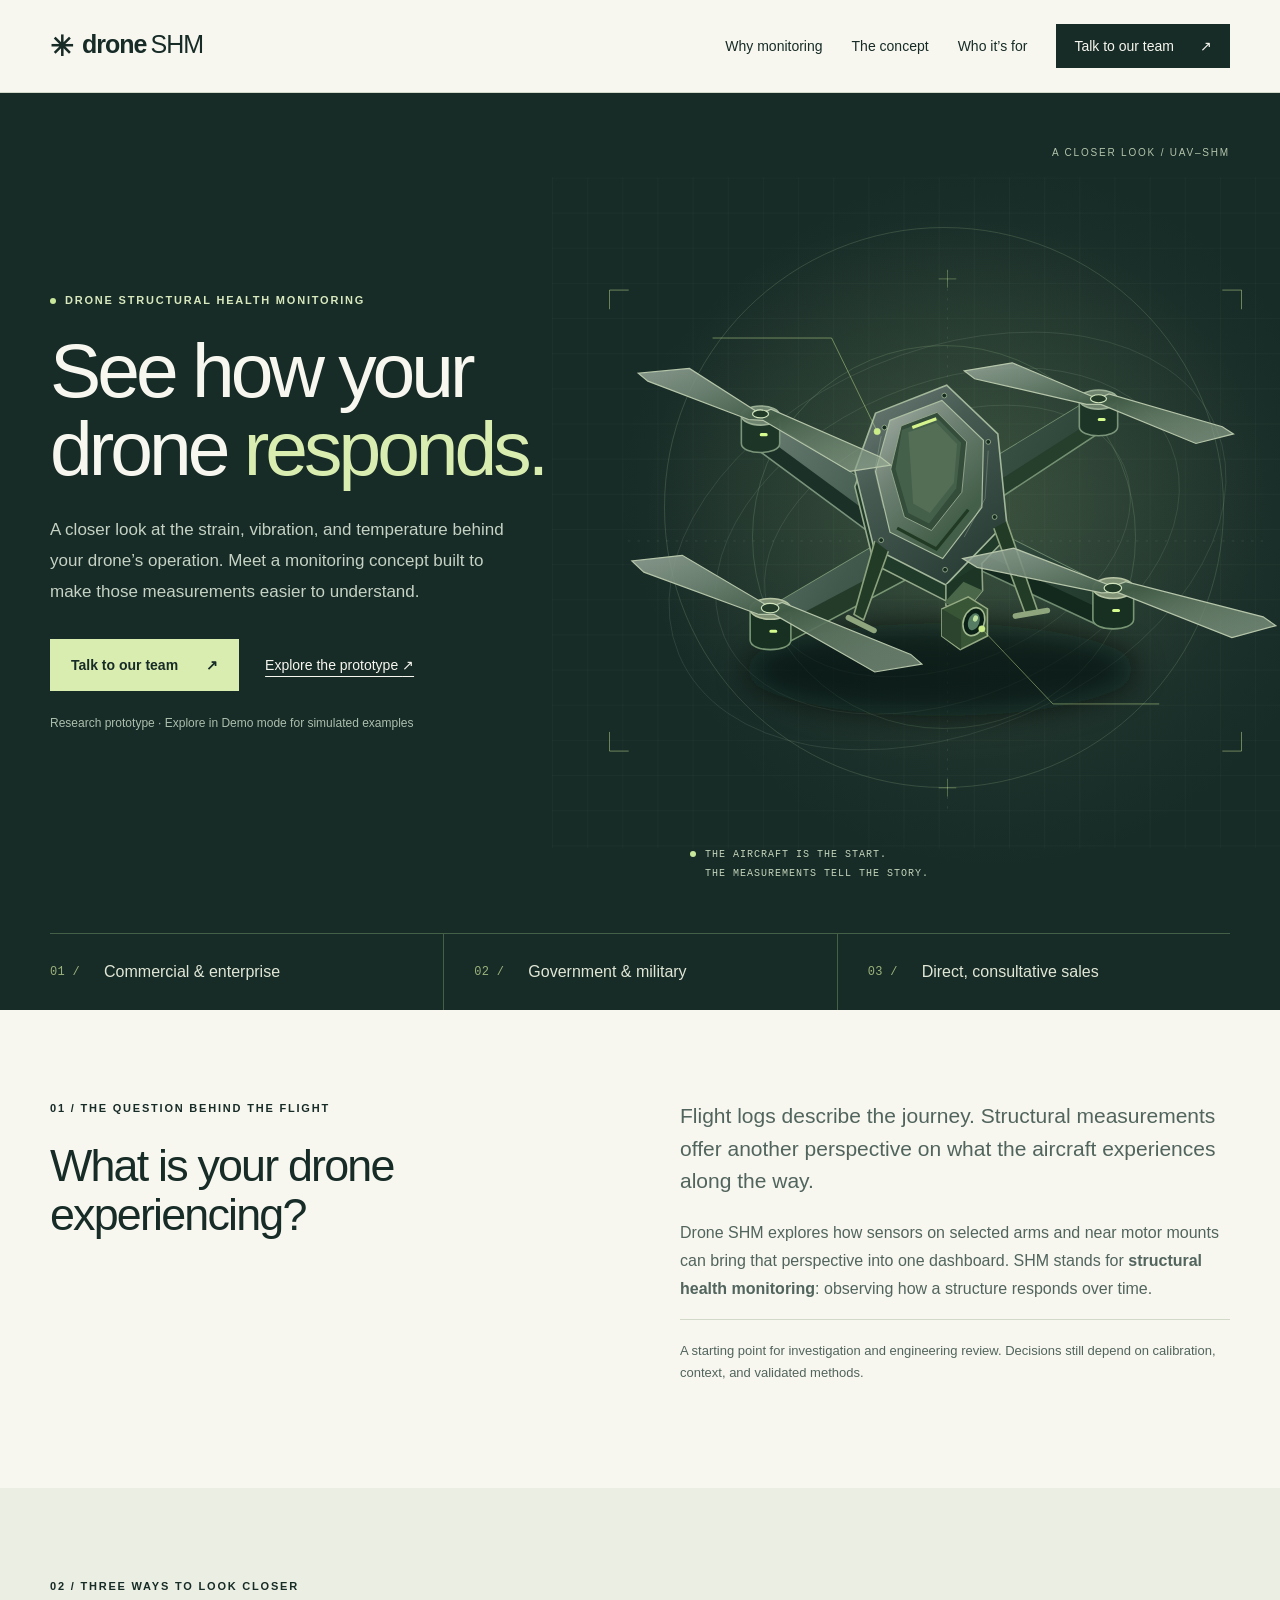
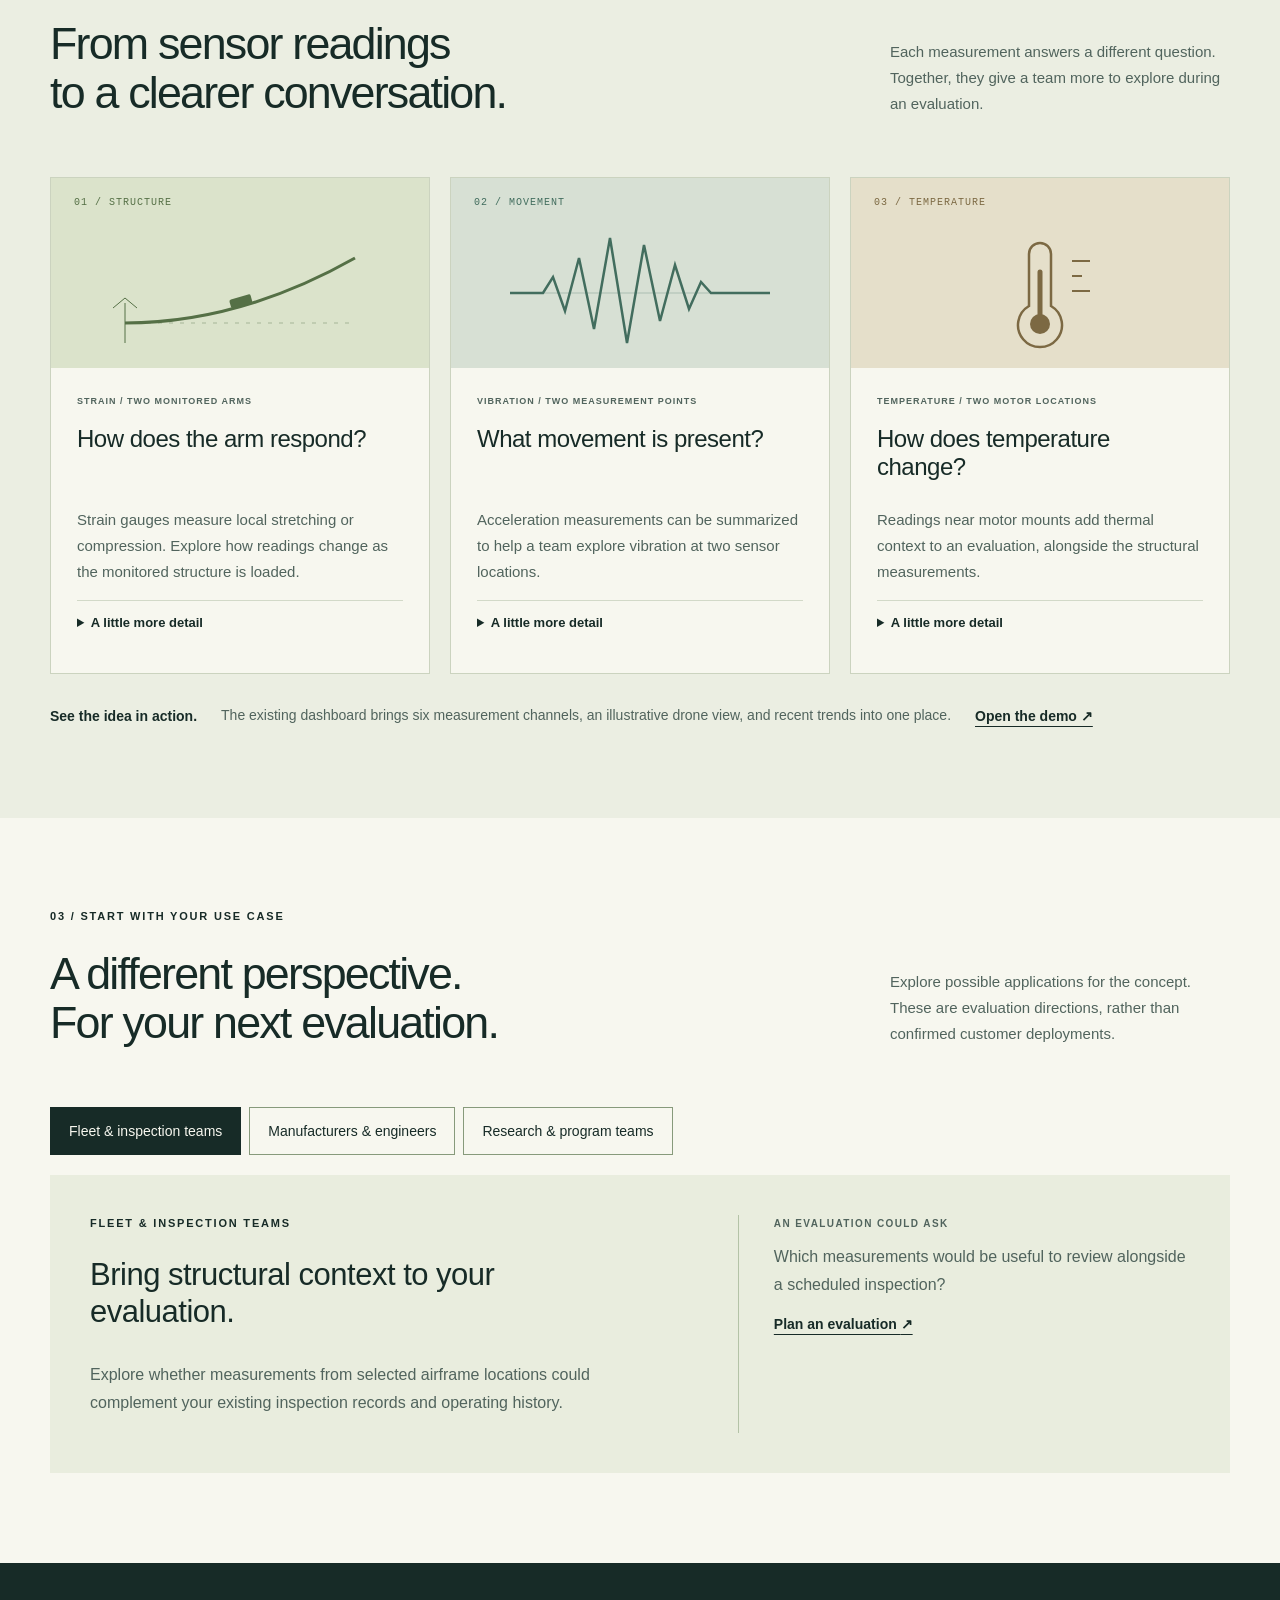
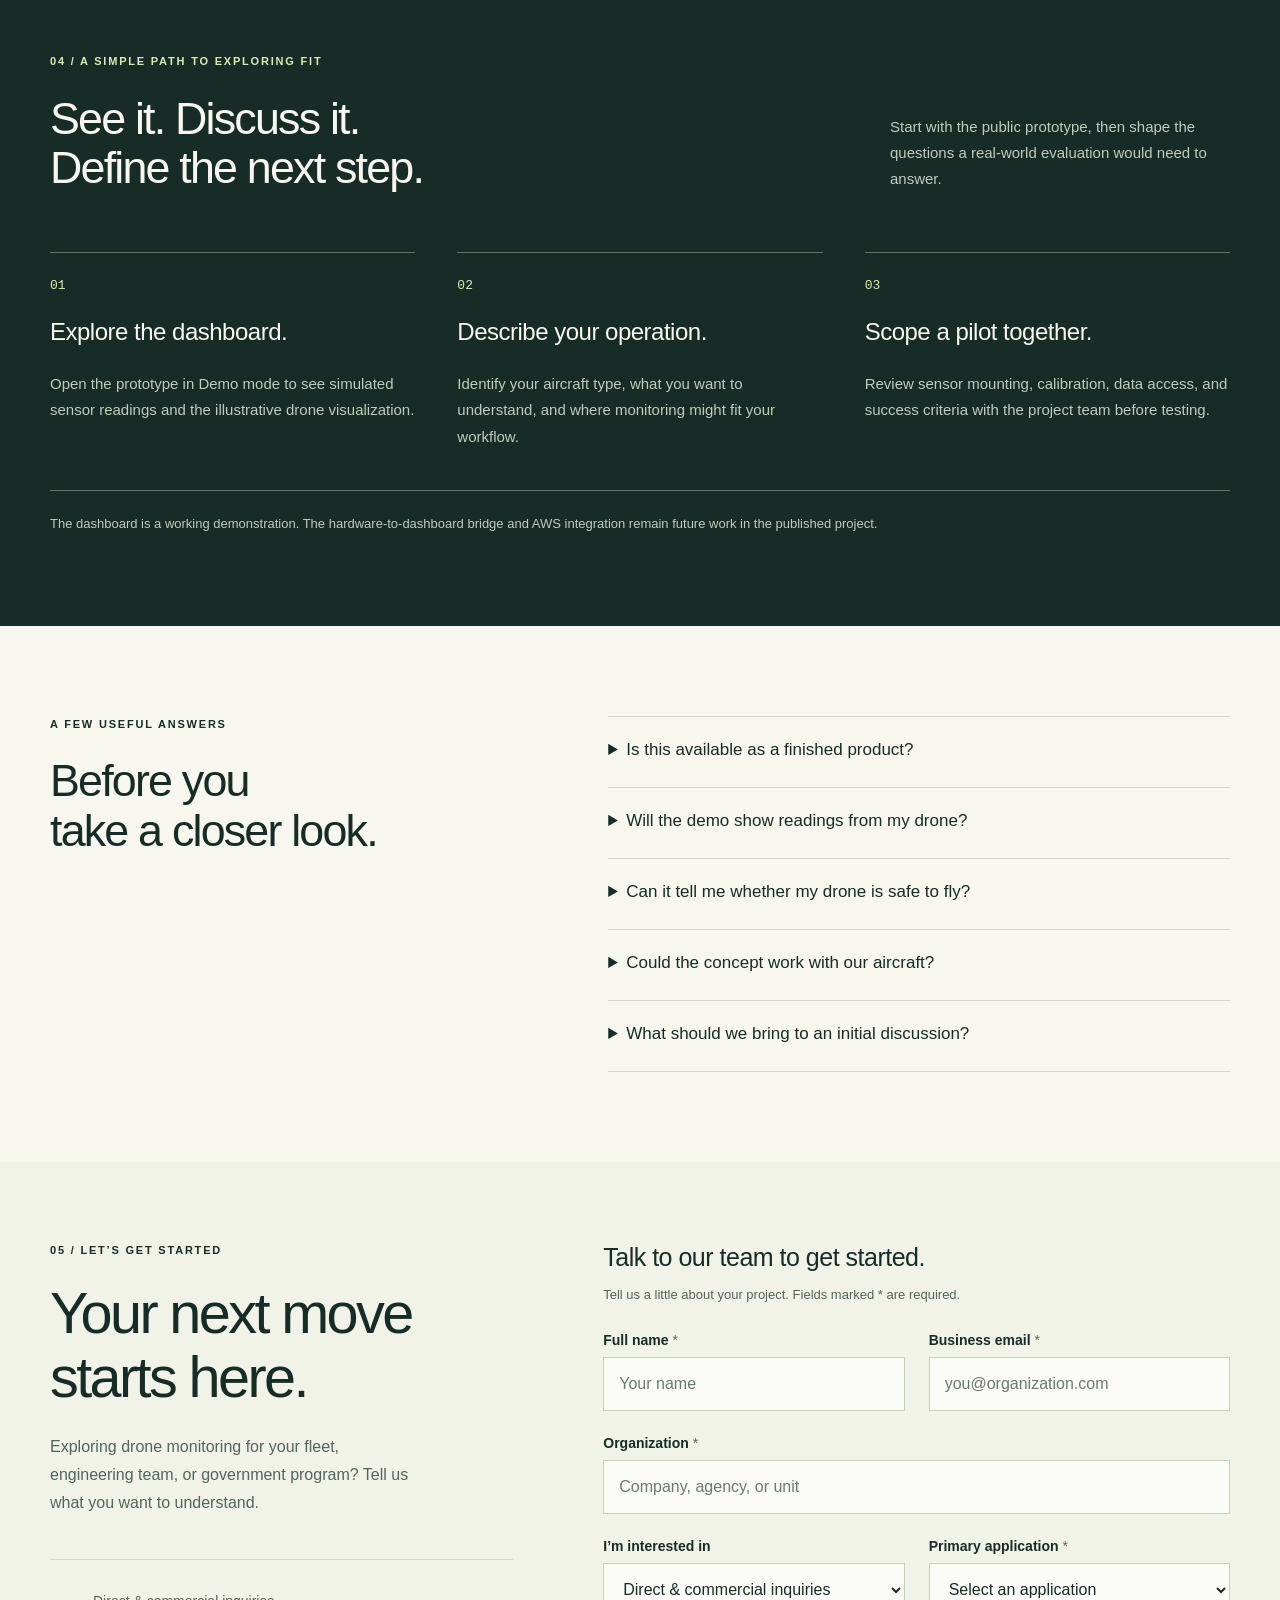
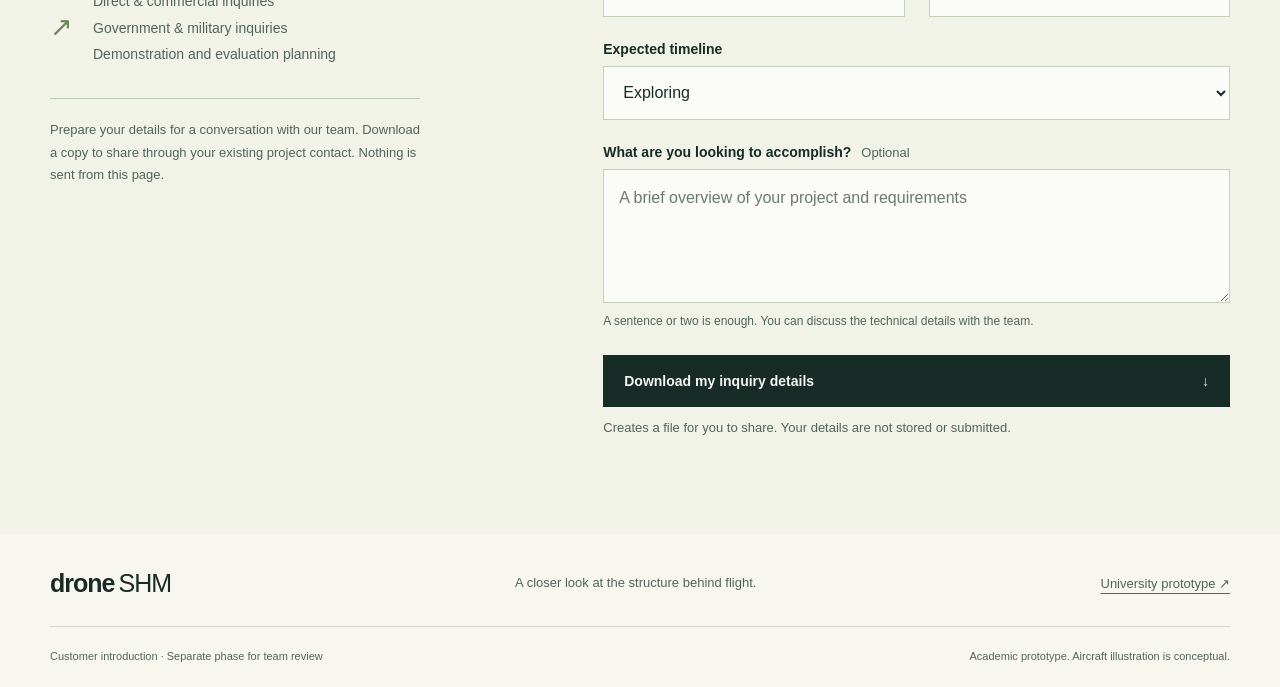
==== commit 64a0bc8c: "Add numbered customer audience strip below hero" ====
--- a/phases/customer-introduction/index.html
+++ b/phases/customer-introduction/index.html
@@ -10,7 +10,7 @@
   <a class="skip" href="#main">Skip to content</a>
   <header class="header"><div class="wrap nav-wrap"><a class="brand" href="#" aria-label="Drone SHM home"><span class="brand-icon" aria-hidden="true">✳</span>drone<span>SHM</span></a><button id="menu" class="menu" type="button" aria-expanded="false" aria-controls="navigation" hidden>Menu</button><nav id="navigation" aria-label="Main navigation"><a href="#why">Why monitoring</a><a href="#measurements">The concept</a><a href="#applications">Who it’s for</a><a class="nav-cta" href="#evaluate">Talk to our team <span aria-hidden="true">↗</span></a></nav></div></header>
   <main id="main">
-    <section class="hero"><div class="wrap hero-grid"><div class="hero-copy"><p class="eyebrow"><span class="status-dot"></span>DRONE STRUCTURAL HEALTH MONITORING</p><h1>See how your<br>drone <em>responds.</em></h1><p class="lead">A closer look at the strain, vibration, and temperature behind your drone’s operation. Meet a monitoring concept built to make those measurements easier to understand.</p><div class="actions"><a class="button" href="#evaluate">Talk to our team <span aria-hidden="true">↗</span></a><a class="text-link" href="https://cs.csub.edu/~bdarghali/drone-shm/" target="_blank" rel="noopener">Explore the prototype <span aria-hidden="true">↗</span><span class="sr-only"> (opens in a new tab)</span></a></div><p class="hero-note">Research prototype · Explore in Demo mode for simulated examples</p></div><figure class="hero-figure"><div class="orbit orbit-one"></div><div class="orbit orbit-two"></div><div class="art-tag">A CLOSER LOOK / UAV–SHM</div><img src="drone.svg" width="960" height="840" alt="Concept illustration of a quadcopter, representing the aircraft a monitoring system could help study" fetchpriority="high"><figcaption><span class="figure-dot"></span>THE AIRCRAFT IS THE START.<br><span class="caption-indent">THE MEASUREMENTS TELL THE STORY.</span></figcaption></figure></div><div class="wrap hero-bottom"><span>Understand the concept.</span><span>Explore the measurements.</span><span>Shape a focused evaluation.</span></div></section>
+    <section class="hero"><div class="wrap hero-grid"><div class="hero-copy"><p class="eyebrow"><span class="status-dot"></span>DRONE STRUCTURAL HEALTH MONITORING</p><h1>See how your<br>drone <em>responds.</em></h1><p class="lead">A closer look at the strain, vibration, and temperature behind your drone’s operation. Meet a monitoring concept built to make those measurements easier to understand.</p><div class="actions"><a class="button" href="#evaluate">Talk to our team <span aria-hidden="true">↗</span></a><a class="text-link" href="https://cs.csub.edu/~bdarghali/drone-shm/" target="_blank" rel="noopener">Explore the prototype <span aria-hidden="true">↗</span><span class="sr-only"> (opens in a new tab)</span></a></div><p class="hero-note">Research prototype · Explore in Demo mode for simulated examples</p></div><figure class="hero-figure"><div class="orbit orbit-one"></div><div class="orbit orbit-two"></div><div class="art-tag">A CLOSER LOOK / UAV–SHM</div><img src="drone.svg" width="960" height="840" alt="Concept illustration of a quadcopter, representing the aircraft a monitoring system could help study" fetchpriority="high"><figcaption><span class="figure-dot"></span>THE AIRCRAFT IS THE START.<br><span class="caption-indent">THE MEASUREMENTS TELL THE STORY.</span></figcaption></figure></div><div class="wrap hero-bottom" role="list" aria-label="Who we work with"><div class="audience-strip-item" role="listitem"><span class="strip-number" aria-hidden="true">01 /</span>Commercial &amp; enterprise</div><div class="audience-strip-item" role="listitem"><span class="strip-number" aria-hidden="true">02 /</span>Government &amp; military</div><div class="audience-strip-item" role="listitem"><span class="strip-number" aria-hidden="true">03 /</span>Direct, consultative sales</div></div></section>
     <section class="section wrap intro" id="why"><div><p class="eyebrow">01 / THE QUESTION BEHIND THE FLIGHT</p><h2>What is your drone<br>experiencing?</h2></div><div><p class="section-lead">Flight logs describe the journey. Structural measurements offer another perspective on what the aircraft experiences along the way.</p><p>Drone SHM explores how sensors on selected arms and near motor mounts can bring that perspective into one dashboard. SHM stands for <strong>structural health monitoring</strong>: observing how a structure responds over time.</p><p class="quiet">A starting point for investigation and engineering review. Decisions still depend on calibration, context, and validated methods.</p></div></section>
     <section class="section measurement-section" id="measurements"><div class="wrap"><div class="section-heading"><div><p class="eyebrow">02 / THREE WAYS TO LOOK CLOSER</p><h2>From sensor readings<br>to a clearer conversation.</h2></div><p>Each measurement answers a different question. Together, they give a team more to explore during an evaluation.</p></div><div class="cards">
       <article class="card"><div class="card-graphic strain" aria-hidden="true"><span>01 / STRUCTURE</span><svg viewBox="0 0 300 130" fill="none"><path d="M35 100H265" stroke="currentColor" stroke-dasharray="4 7" opacity=".4"/><path d="M35 100Q150 100 265 35" stroke="currentColor" stroke-width="3"/><path d="M35 80V120M23 85l12-10 12 10" stroke="currentColor"/><rect x="139" y="77" width="22" height="9" rx="2" fill="currentColor" transform="rotate(-16 139 77)"/></svg></div><div class="card-body"><p class="eyebrow">STRAIN / TWO MONITORED ARMS</p><h3>How does the arm respond?</h3><p>Strain gauges measure local stretching or compression. Explore how readings change as the monitored structure is loaded.</p><details><summary>A little more detail</summary><p>The concept uses two strain gauges with HX711 interfaces. Microstrain describes local strain; it does not directly measure arm displacement.</p></details></div></article>
--- a/phases/customer-introduction/styles.css
+++ b/phases/customer-introduction/styles.css
@@ -7,4 +7,7 @@
 @media(max-width:1000px){.evaluation-grid{gap:45px;grid-template-columns:.85fr 1.15fr}.contact-form-grid{gap:22px 16px}}
 @media(max-width:760px){.evaluation-grid{grid-template-columns:1fr;gap:35px}.contact-intro h2{font-size:43px}.contact-options{margin-top:25px;padding-top:22px}}
 @media(max-width:480px){.contact-form-grid{grid-template-columns:1fr;gap:21px}.field.full{grid-column:auto}.contact-intro h2{font-size:42px}.field input,.field select,.field textarea{min-height:50px}#contact-title{font-size:24px}}
+.audience-strip-item{display:flex;align-items:center;gap:24px;padding:26px 0;font-size:16px;line-height:1.5;color:#e1e7d6}.audience-strip-item+.audience-strip-item{border-left:1px solid #446047;padding-left:30px}.hero-bottom .strip-number{padding:0;border:0;color:#9cb27b;font:12px/1.5 monospace;white-space:nowrap}
+@media(max-width:1000px){.audience-strip-item{font-size:14px;gap:15px}.audience-strip-item+.audience-strip-item{padding-left:20px}}
+@media(max-width:760px){.hero-bottom{grid-template-columns:1fr}.audience-strip-item{padding:17px 0;font-size:15px;gap:22px}.audience-strip-item+.audience-strip-item{padding-left:0;border-left:0;border-top:1px solid #446047}}
 @media(prefers-reduced-motion:reduce){:root{scroll-behavior:auto}*,*:before,*:after{animation:none!important;transition:none!important}}
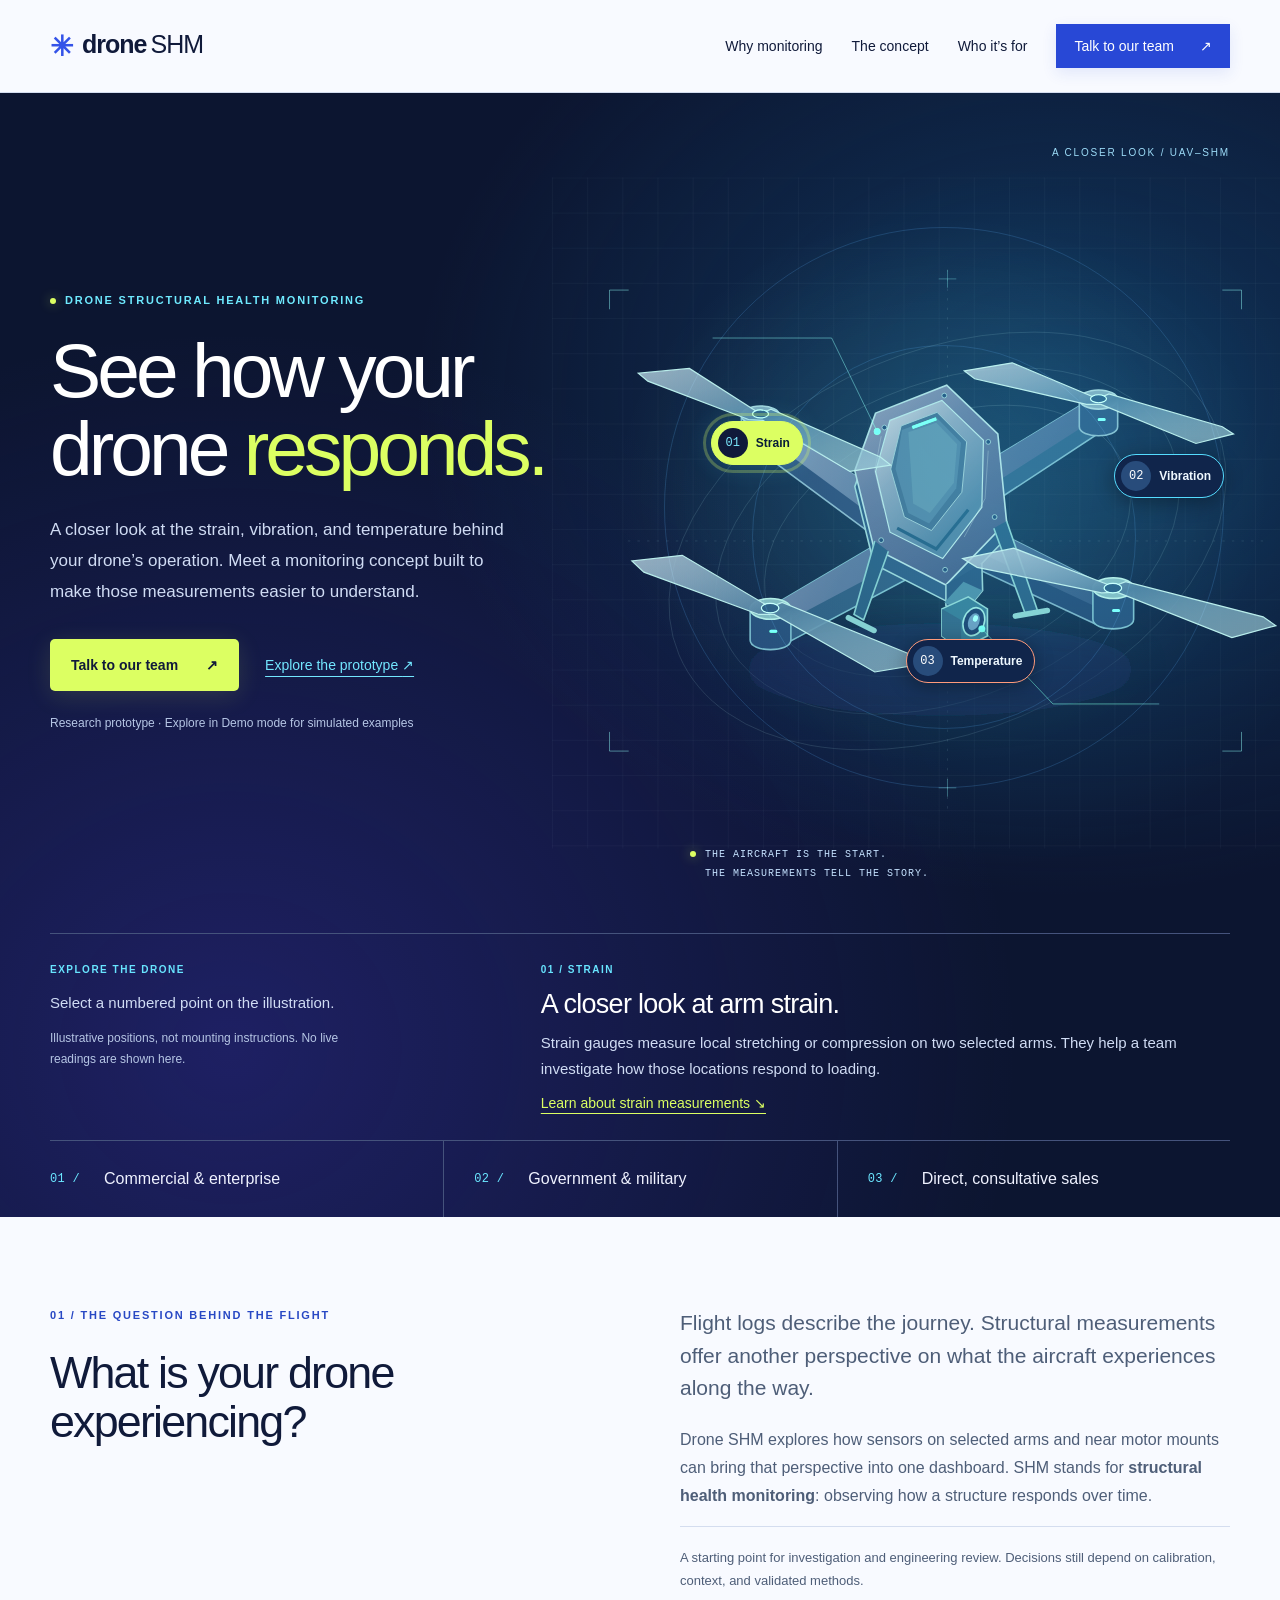
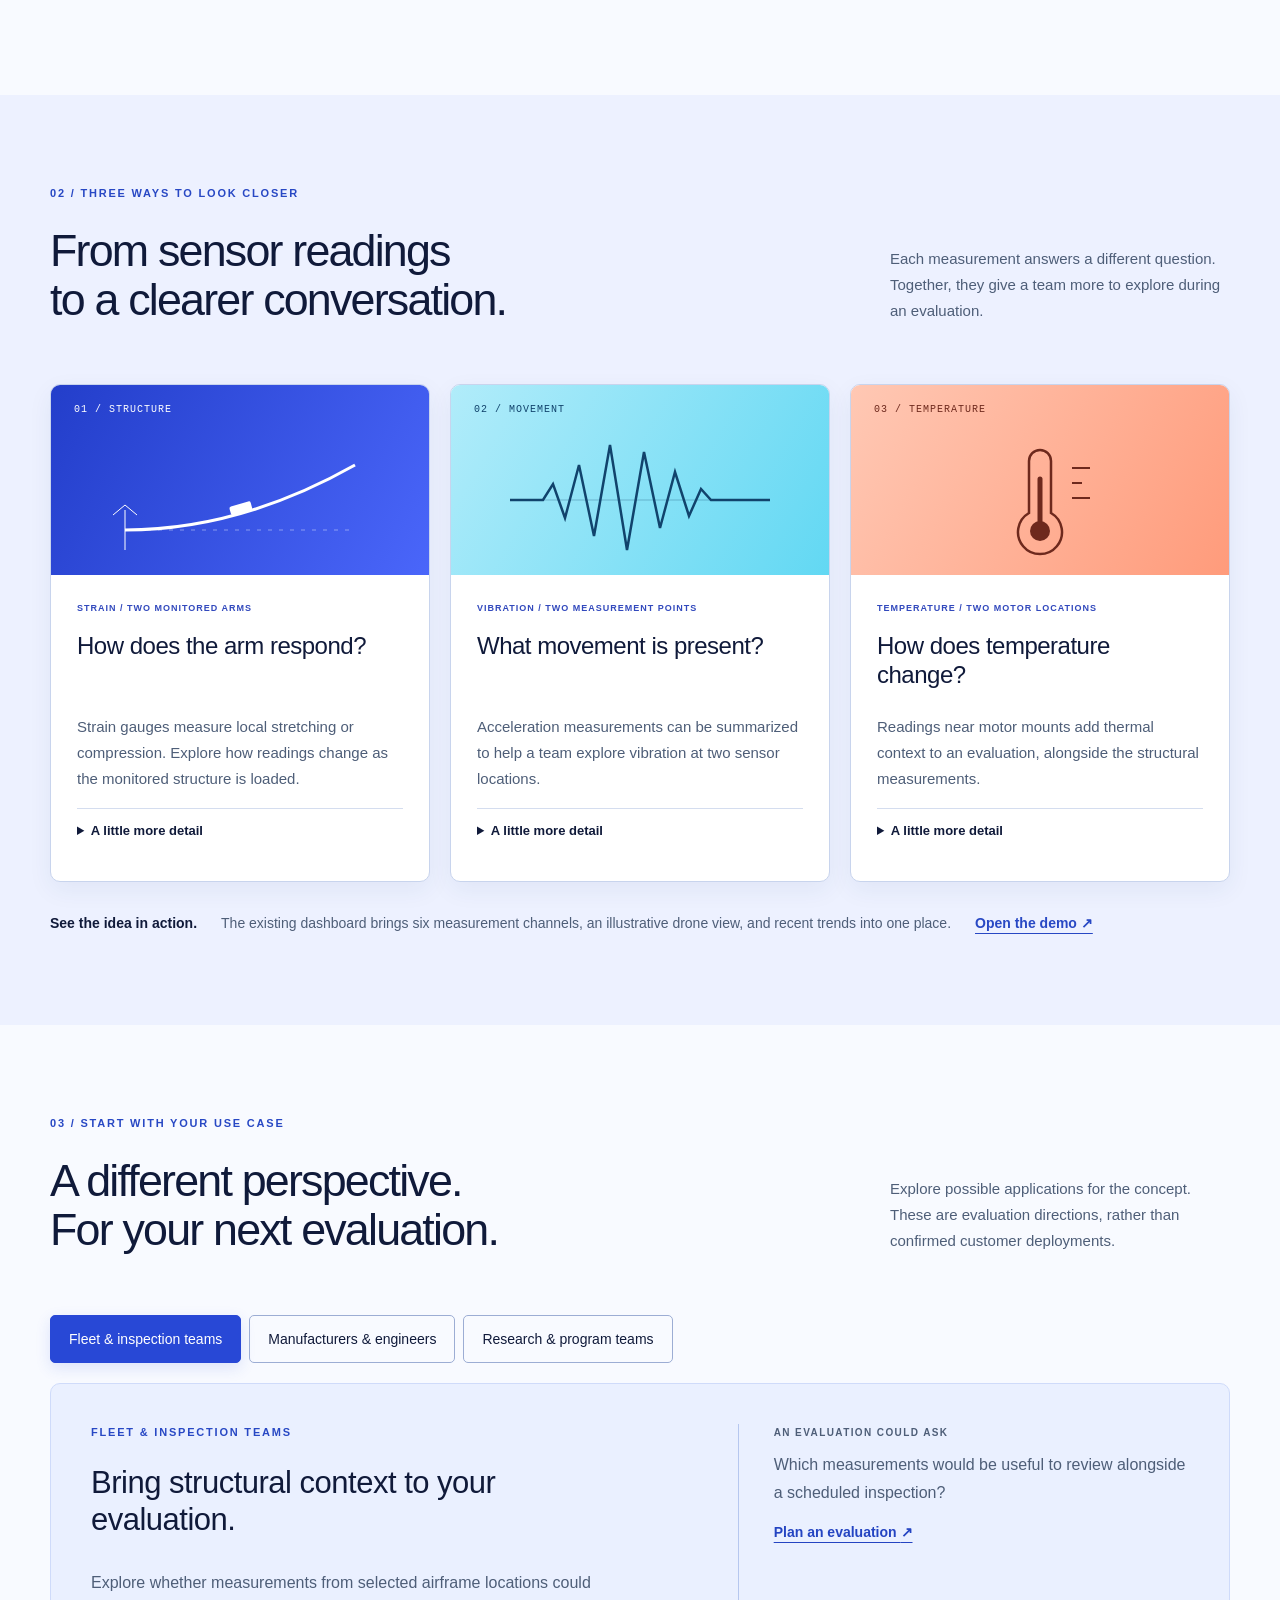
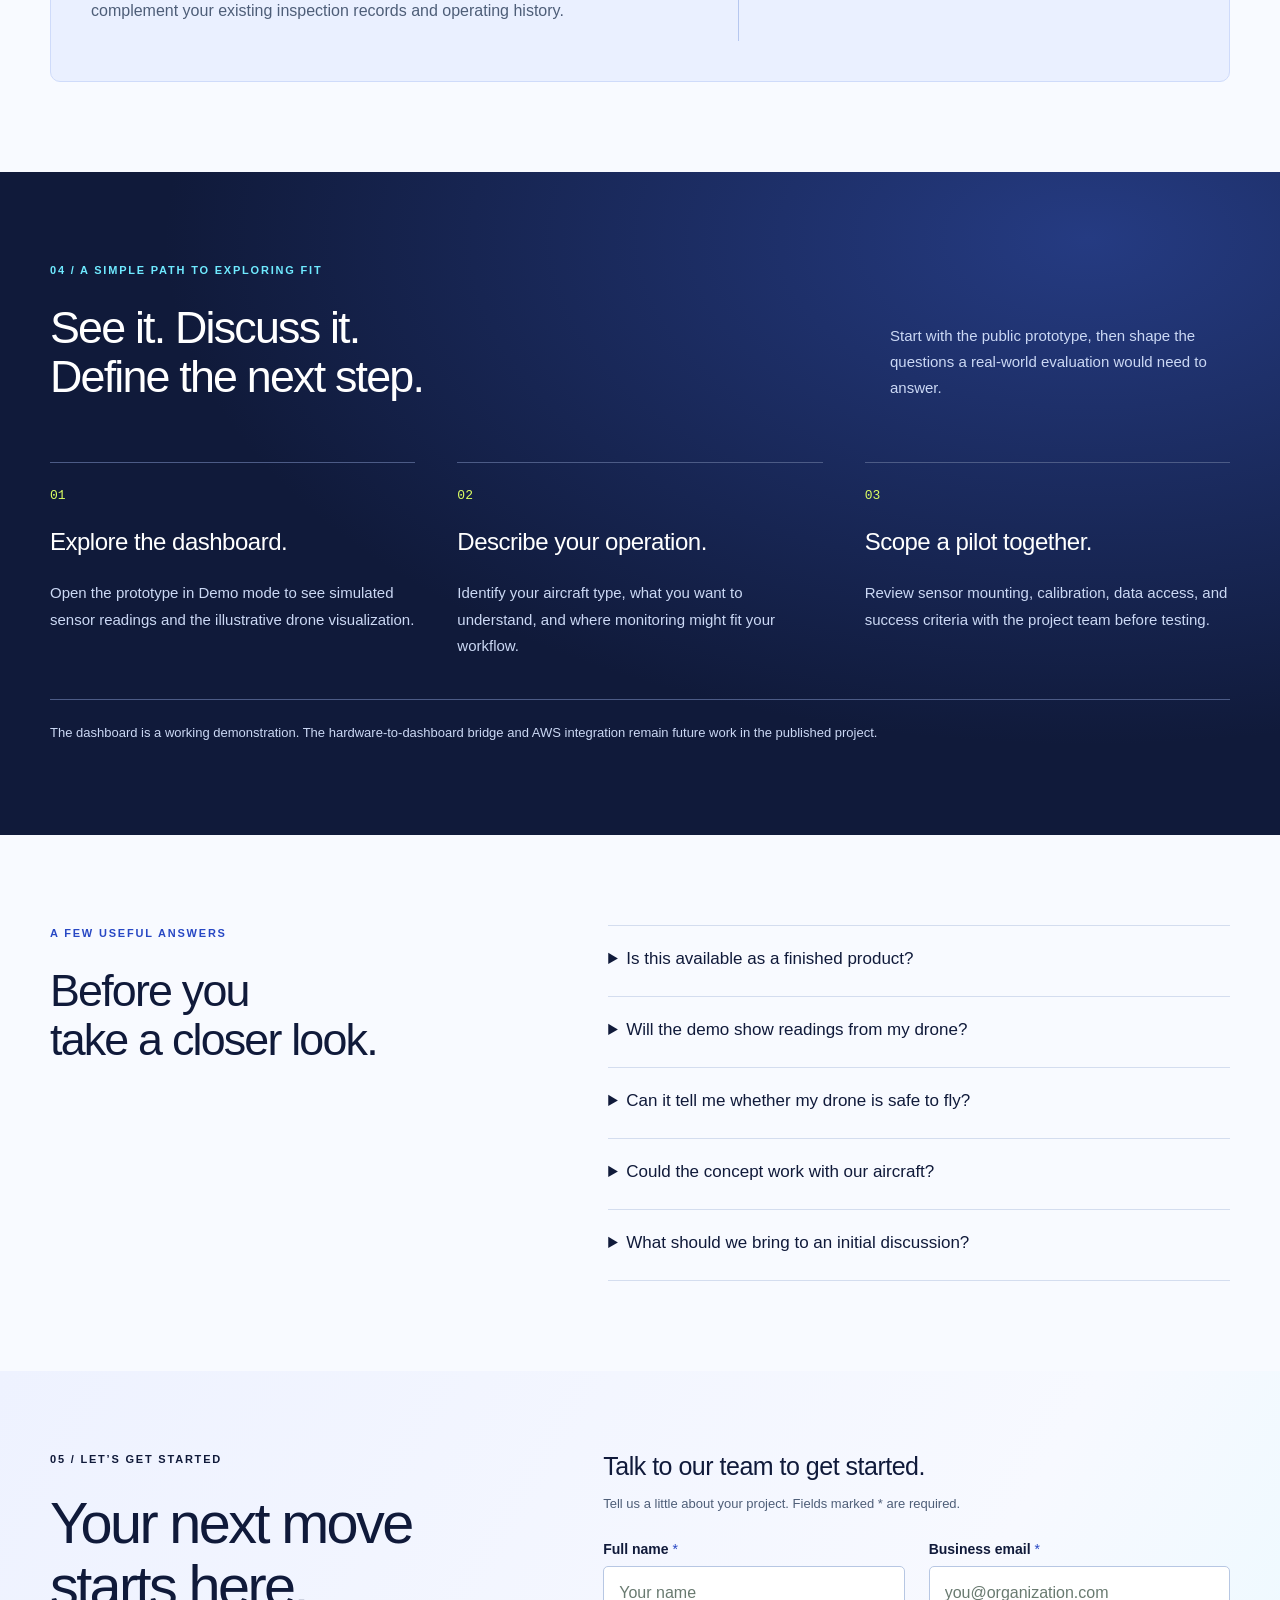
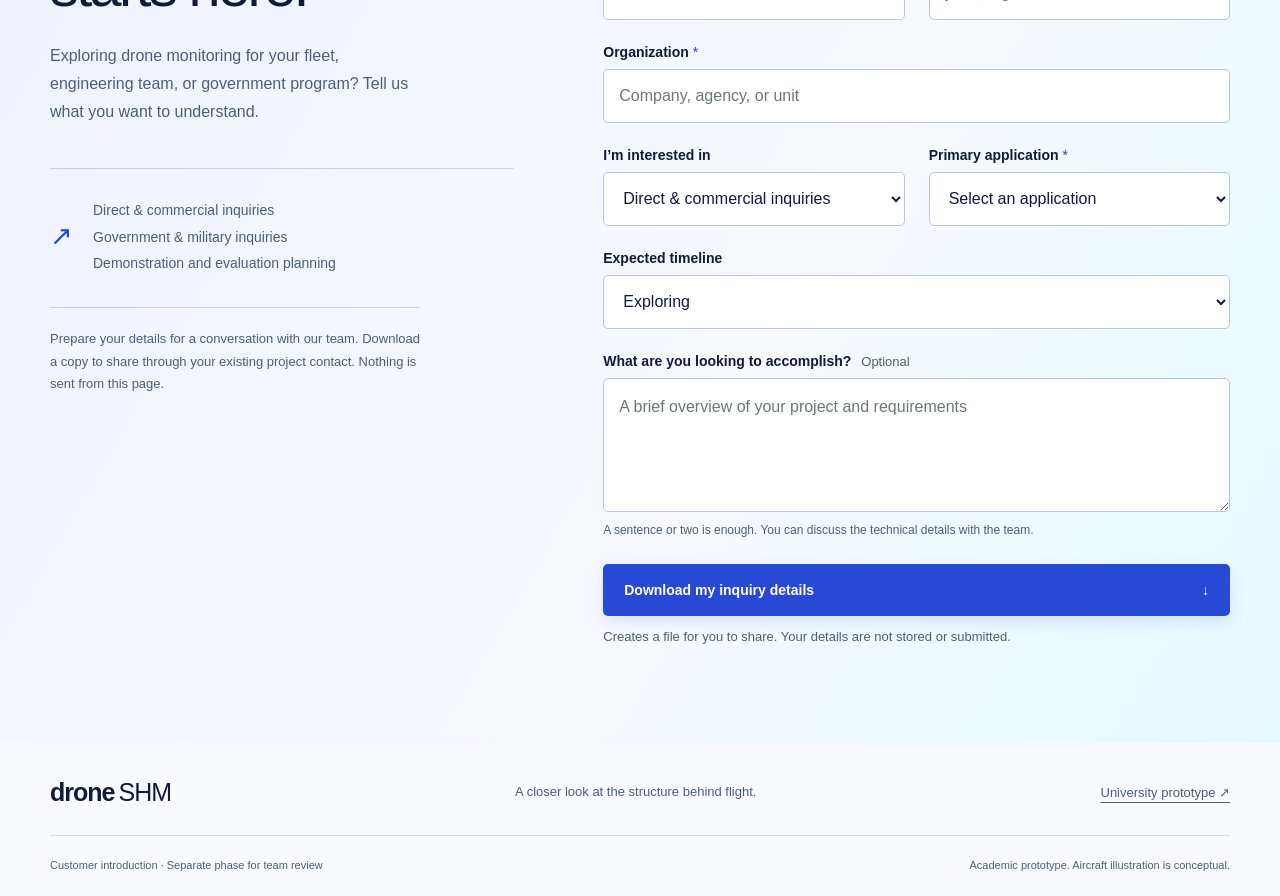
==== commit a28f1155: "Add interactive drone explorer and vibrant customer website colors" ====
--- a/phases/customer-introduction/index.html
+++ b/phases/customer-introduction/index.html
@@ -3,19 +3,19 @@
 <head>
   <meta charset="utf-8"><meta name="viewport" content="width=device-width,initial-scale=1">
   <meta name="description" content="Discover Drone SHM: a research concept for understanding drone arm strain, vibration, and motor-mount temperature. Explore the prototype and plan an evaluation.">
-  <meta name="theme-color" content="#172b27"><title>Drone SHM | See how your drone responds</title>
+  <meta name="theme-color" content="#101a3a"><title>Drone SHM | See how your drone responds</title>
   <link rel="stylesheet" href="styles.css"><script defer src="app.js"></script>
 </head>
 <body>
   <a class="skip" href="#main">Skip to content</a>
   <header class="header"><div class="wrap nav-wrap"><a class="brand" href="#" aria-label="Drone SHM home"><span class="brand-icon" aria-hidden="true">✳</span>drone<span>SHM</span></a><button id="menu" class="menu" type="button" aria-expanded="false" aria-controls="navigation" hidden>Menu</button><nav id="navigation" aria-label="Main navigation"><a href="#why">Why monitoring</a><a href="#measurements">The concept</a><a href="#applications">Who it’s for</a><a class="nav-cta" href="#evaluate">Talk to our team <span aria-hidden="true">↗</span></a></nav></div></header>
   <main id="main">
-    <section class="hero"><div class="wrap hero-grid"><div class="hero-copy"><p class="eyebrow"><span class="status-dot"></span>DRONE STRUCTURAL HEALTH MONITORING</p><h1>See how your<br>drone <em>responds.</em></h1><p class="lead">A closer look at the strain, vibration, and temperature behind your drone’s operation. Meet a monitoring concept built to make those measurements easier to understand.</p><div class="actions"><a class="button" href="#evaluate">Talk to our team <span aria-hidden="true">↗</span></a><a class="text-link" href="https://cs.csub.edu/~bdarghali/drone-shm/" target="_blank" rel="noopener">Explore the prototype <span aria-hidden="true">↗</span><span class="sr-only"> (opens in a new tab)</span></a></div><p class="hero-note">Research prototype · Explore in Demo mode for simulated examples</p></div><figure class="hero-figure"><div class="orbit orbit-one"></div><div class="orbit orbit-two"></div><div class="art-tag">A CLOSER LOOK / UAV–SHM</div><img src="drone.svg" width="960" height="840" alt="Concept illustration of a quadcopter, representing the aircraft a monitoring system could help study" fetchpriority="high"><figcaption><span class="figure-dot"></span>THE AIRCRAFT IS THE START.<br><span class="caption-indent">THE MEASUREMENTS TELL THE STORY.</span></figcaption></figure></div><div class="wrap hero-bottom" role="list" aria-label="Who we work with"><div class="audience-strip-item" role="listitem"><span class="strip-number" aria-hidden="true">01 /</span>Commercial &amp; enterprise</div><div class="audience-strip-item" role="listitem"><span class="strip-number" aria-hidden="true">02 /</span>Government &amp; military</div><div class="audience-strip-item" role="listitem"><span class="strip-number" aria-hidden="true">03 /</span>Direct, consultative sales</div></div></section>
+    <section class="hero"><div class="wrap hero-grid"><div class="hero-copy"><p class="eyebrow"><span class="status-dot"></span>DRONE STRUCTURAL HEALTH MONITORING</p><h1>See how your<br>drone <em>responds.</em></h1><p class="lead">A closer look at the strain, vibration, and temperature behind your drone’s operation. Meet a monitoring concept built to make those measurements easier to understand.</p><div class="actions"><a class="button" href="#evaluate">Talk to our team <span aria-hidden="true">↗</span></a><a class="text-link" href="https://cs.csub.edu/~bdarghali/drone-shm/" target="_blank" rel="noopener">Explore the prototype <span aria-hidden="true">↗</span><span class="sr-only"> (opens in a new tab)</span></a></div><p class="hero-note">Research prototype · Explore in Demo mode for simulated examples</p></div><figure class="hero-figure"><div class="orbit orbit-one"></div><div class="orbit orbit-two"></div><div class="art-tag">A CLOSER LOOK / UAV–SHM</div><img src="drone.svg" width="960" height="840" alt="Concept illustration of a quadcopter, representing the aircraft a monitoring system could help study" fetchpriority="high"><div class="sensor-hotspots" role="group" aria-label="Explore the drone sensors" hidden><button type="button" class="sensor-hotspot point-strain" data-sensor="strain" aria-pressed="true" aria-controls="sensor-detail" aria-label="Explore strain monitoring"><span aria-hidden="true">01</span><span class="hotspot-label">Strain</span></button><button type="button" class="sensor-hotspot point-vibration" data-sensor="vibration" aria-pressed="false" aria-controls="sensor-detail" aria-label="Explore vibration monitoring"><span aria-hidden="true">02</span><span class="hotspot-label">Vibration</span></button><button type="button" class="sensor-hotspot point-temperature" data-sensor="temperature" aria-pressed="false" aria-controls="sensor-detail" aria-label="Explore temperature monitoring"><span aria-hidden="true">03</span><span class="hotspot-label">Temperature</span></button></div><figcaption><span class="figure-dot"></span>THE AIRCRAFT IS THE START.<br><span class="caption-indent">THE MEASUREMENTS TELL THE STORY.</span></figcaption></figure></div><section class="wrap sensor-explorer" aria-labelledby="sensor-explorer-title" hidden><div class="sensor-explorer-intro"><p class="eyebrow" id="sensor-explorer-title">EXPLORE THE DRONE</p><p>Select a numbered point on the illustration.</p><small>Illustrative positions, not mounting instructions. No live readings are shown here.</small></div><div id="sensor-detail" aria-live="polite" aria-atomic="true"><p class="eyebrow" id="sensor-label">01 / STRAIN</p><h2 id="sensor-title">A closer look at arm strain.</h2><p id="sensor-copy">Strain gauges measure local stretching or compression on two selected arms. They help a team investigate how those locations respond to loading.</p><a id="sensor-learn" href="#measurements">Learn about strain measurements <span aria-hidden="true">↘</span></a></div></section><div class="wrap hero-bottom" role="list" aria-label="Who we work with"><div class="audience-strip-item" role="listitem"><span class="strip-number" aria-hidden="true">01 /</span>Commercial &amp; enterprise</div><div class="audience-strip-item" role="listitem"><span class="strip-number" aria-hidden="true">02 /</span>Government &amp; military</div><div class="audience-strip-item" role="listitem"><span class="strip-number" aria-hidden="true">03 /</span>Direct, consultative sales</div></div></section>
     <section class="section wrap intro" id="why"><div><p class="eyebrow">01 / THE QUESTION BEHIND THE FLIGHT</p><h2>What is your drone<br>experiencing?</h2></div><div><p class="section-lead">Flight logs describe the journey. Structural measurements offer another perspective on what the aircraft experiences along the way.</p><p>Drone SHM explores how sensors on selected arms and near motor mounts can bring that perspective into one dashboard. SHM stands for <strong>structural health monitoring</strong>: observing how a structure responds over time.</p><p class="quiet">A starting point for investigation and engineering review. Decisions still depend on calibration, context, and validated methods.</p></div></section>
     <section class="section measurement-section" id="measurements"><div class="wrap"><div class="section-heading"><div><p class="eyebrow">02 / THREE WAYS TO LOOK CLOSER</p><h2>From sensor readings<br>to a clearer conversation.</h2></div><p>Each measurement answers a different question. Together, they give a team more to explore during an evaluation.</p></div><div class="cards">
-      <article class="card"><div class="card-graphic strain" aria-hidden="true"><span>01 / STRUCTURE</span><svg viewBox="0 0 300 130" fill="none"><path d="M35 100H265" stroke="currentColor" stroke-dasharray="4 7" opacity=".4"/><path d="M35 100Q150 100 265 35" stroke="currentColor" stroke-width="3"/><path d="M35 80V120M23 85l12-10 12 10" stroke="currentColor"/><rect x="139" y="77" width="22" height="9" rx="2" fill="currentColor" transform="rotate(-16 139 77)"/></svg></div><div class="card-body"><p class="eyebrow">STRAIN / TWO MONITORED ARMS</p><h3>How does the arm respond?</h3><p>Strain gauges measure local stretching or compression. Explore how readings change as the monitored structure is loaded.</p><details><summary>A little more detail</summary><p>The concept uses two strain gauges with HX711 interfaces. Microstrain describes local strain; it does not directly measure arm displacement.</p></details></div></article>
-      <article class="card"><div class="card-graphic vibration" aria-hidden="true"><span>02 / MOVEMENT</span><svg viewBox="0 0 300 130" fill="none"><path d="M20 70H280" stroke="currentColor" opacity=".3"/><path d="M20 70H53l10-16 12 34 14-53 15 71 16-91 17 105 17-98 16 76 15-56 14 44 12-27 10 11h59" stroke="currentColor" stroke-width="2.5"/></svg></div><div class="card-body"><p class="eyebrow">VIBRATION / TWO MEASUREMENT POINTS</p><h3>What movement is present?</h3><p>Acceleration measurements can be summarized to help a team explore vibration at two sensor locations.</p><details><summary>A little more detail</summary><p>The concept uses ADXL355 accelerometers. The dashboard expects g RMS, a summary of vibration amplitude over a measurement window, rather than raw sensor samples.</p></details></div></article>
-      <article class="card"><div class="card-graphic temperature" aria-hidden="true"><span>03 / TEMPERATURE</span><svg viewBox="0 0 300 130" fill="none"><path d="M139 31a11 11 0 0 1 22 0v52a22 22 0 1 1-22 0Z" stroke="currentColor" stroke-width="2.5"/><path d="M150 49v47" stroke="currentColor" stroke-width="5" stroke-linecap="round"/><circle cx="150" cy="101" r="10" fill="currentColor"/><path d="M182 38h18M182 53h10M182 68h18" stroke="currentColor" stroke-width="2"/></svg></div><div class="card-body"><p class="eyebrow">TEMPERATURE / TWO MOTOR LOCATIONS</p><h3>How does temperature change?</h3><p>Readings near motor mounts add thermal context to an evaluation, alongside the structural measurements.</p><details><summary>A little more detail</summary><p>The concept uses MCP9808 sensors reporting degrees Celsius. Mounting position matters: this is not necessarily the internal motor winding temperature.</p></details></div></article>
+      <article class="card"><div class="card-graphic strain" aria-hidden="true"><span>01 / STRUCTURE</span><svg viewBox="0 0 300 130" fill="none"><path d="M35 100H265" stroke="currentColor" stroke-dasharray="4 7" opacity=".4"/><path d="M35 100Q150 100 265 35" stroke="currentColor" stroke-width="3"/><path d="M35 80V120M23 85l12-10 12 10" stroke="currentColor"/><rect x="139" y="77" width="22" height="9" rx="2" fill="currentColor" transform="rotate(-16 139 77)"/></svg></div><div class="card-body"><p class="eyebrow">STRAIN / TWO MONITORED ARMS</p><h3>How does the arm respond?</h3><p>Strain gauges measure local stretching or compression. Explore how readings change as the monitored structure is loaded.</p><details id="strain-details"><summary>A little more detail</summary><p>The concept uses two strain gauges with HX711 interfaces. Microstrain describes local strain; it does not directly measure arm displacement.</p></details></div></article>
+      <article class="card"><div class="card-graphic vibration" aria-hidden="true"><span>02 / MOVEMENT</span><svg viewBox="0 0 300 130" fill="none"><path d="M20 70H280" stroke="currentColor" opacity=".3"/><path d="M20 70H53l10-16 12 34 14-53 15 71 16-91 17 105 17-98 16 76 15-56 14 44 12-27 10 11h59" stroke="currentColor" stroke-width="2.5"/></svg></div><div class="card-body"><p class="eyebrow">VIBRATION / TWO MEASUREMENT POINTS</p><h3>What movement is present?</h3><p>Acceleration measurements can be summarized to help a team explore vibration at two sensor locations.</p><details id="vibration-details"><summary>A little more detail</summary><p>The concept uses ADXL355 accelerometers. The dashboard expects g RMS, a summary of vibration amplitude over a measurement window, rather than raw sensor samples.</p></details></div></article>
+      <article class="card"><div class="card-graphic temperature" aria-hidden="true"><span>03 / TEMPERATURE</span><svg viewBox="0 0 300 130" fill="none"><path d="M139 31a11 11 0 0 1 22 0v52a22 22 0 1 1-22 0Z" stroke="currentColor" stroke-width="2.5"/><path d="M150 49v47" stroke="currentColor" stroke-width="5" stroke-linecap="round"/><circle cx="150" cy="101" r="10" fill="currentColor"/><path d="M182 38h18M182 53h10M182 68h18" stroke="currentColor" stroke-width="2"/></svg></div><div class="card-body"><p class="eyebrow">TEMPERATURE / TWO MOTOR LOCATIONS</p><h3>How does temperature change?</h3><p>Readings near motor mounts add thermal context to an evaluation, alongside the structural measurements.</p><details id="temperature-details"><summary>A little more detail</summary><p>The concept uses MCP9808 sensors reporting degrees Celsius. Mounting position matters: this is not necessarily the internal motor winding temperature.</p></details></div></article>
     </div><div class="concept-note"><b>See the idea in action.</b><span>The existing dashboard brings six measurement channels, an illustrative drone view, and recent trends into one place.</span><a href="https://cs.csub.edu/~bdarghali/drone-shm/" target="_blank" rel="noopener">Open the demo ↗<span class="sr-only"> (opens in a new tab)</span></a></div></div></section>
     <section class="section wrap" id="applications"><div class="section-heading"><div><p class="eyebrow">03 / START WITH YOUR USE CASE</p><h2>A different perspective.<br>For your next evaluation.</h2></div><p>Explore possible applications for the concept. These are evaluation directions, rather than confirmed customer deployments.</p></div><div class="audience-buttons" aria-label="Explore a potential application"><button type="button" data-audience="fleet" aria-pressed="true">Fleet &amp; inspection teams</button><button type="button" data-audience="engineering" aria-pressed="false">Manufacturers &amp; engineers</button><button type="button" data-audience="research" aria-pressed="false">Research &amp; program teams</button></div><div class="audience-panel" aria-live="polite" aria-atomic="true"><div><p class="eyebrow" id="audience-label">FLEET &amp; INSPECTION TEAMS</p><h3 id="audience-title">Bring structural context to your evaluation.</h3><p id="audience-copy">Explore whether measurements from selected airframe locations could complement your existing inspection records and operating history.</p></div><div class="audience-next"><p>AN EVALUATION COULD ASK</p><p id="audience-question">Which measurements would be useful to review alongside a scheduled inspection?</p><a href="#evaluate" id="audience-cta">Plan an evaluation <span aria-hidden="true">↗</span></a></div></div></section>
     <section class="section journey"><div class="wrap"><div class="section-heading"><div><p class="eyebrow">04 / A SIMPLE PATH TO EXPLORING FIT</p><h2>See it. Discuss it.<br>Define the next step.</h2></div><p>Start with the public prototype, then shape the questions a real-world evaluation would need to answer.</p></div><div class="steps"><article><span>01</span><h3>Explore the dashboard.</h3><p>Open the prototype in Demo mode to see simulated sensor readings and the illustrative drone visualization.</p></article><article><span>02</span><h3>Describe your operation.</h3><p>Identify your aircraft type, what you want to understand, and where monitoring might fit your workflow.</p></article><article><span>03</span><h3>Scope a pilot together.</h3><p>Review sensor mounting, calibration, data access, and success criteria with the project team before testing.</p></article></div><p class="integration-note">The dashboard is a working demonstration. The hardware-to-dashboard bridge and AWS integration remain future work in the published project.</p></div></section>
--- a/phases/customer-introduction/styles.css
+++ b/phases/customer-introduction/styles.css
@@ -10,4 +10,18 @@
 .audience-strip-item{display:flex;align-items:center;gap:24px;padding:26px 0;font-size:16px;line-height:1.5;color:#e1e7d6}.audience-strip-item+.audience-strip-item{border-left:1px solid #446047;padding-left:30px}.hero-bottom .strip-number{padding:0;border:0;color:#9cb27b;font:12px/1.5 monospace;white-space:nowrap}
 @media(max-width:1000px){.audience-strip-item{font-size:14px;gap:15px}.audience-strip-item+.audience-strip-item{padding-left:20px}}
 @media(max-width:760px){.hero-bottom{grid-template-columns:1fr}.audience-strip-item{padding:17px 0;font-size:15px;gap:22px}.audience-strip-item+.audience-strip-item{padding-left:0;border-left:0;border-top:1px solid #446047}}
+.sensor-hotspots{position:absolute;inset:0;z-index:3;pointer-events:none}.sensor-hotspot{position:absolute;display:inline-flex;align-items:center;gap:8px;min-height:44px;padding:6px 12px 6px 6px;border:1px solid #bfd798;border-radius:30px;background:#12291f;color:#eef7e0;pointer-events:auto;box-shadow:0 4px 16px #0005;transition:transform .15s}.sensor-hotspot>span:first-child{display:grid;place-items:center;width:30px;height:30px;border-radius:50%;background:#37533b;font:12px monospace}.sensor-hotspot[aria-pressed=true]{background:#daedb1;color:#172b27;outline:3px solid #daedb155;outline-offset:5px}.sensor-hotspot[aria-pressed=true]>span:first-child{background:#172b27;color:#daedb1}.sensor-hotspot:hover{transform:translateY(-2px)}.hotspot-label{font-size:12px;font-weight:700}.point-strain{left:12%;top:39%}.point-vibration{right:1%;top:43%}.point-temperature{left:45%;top:65%}.sensor-explorer{padding-block:28px;display:grid;grid-template-columns:1fr 1.6fr;gap:60px;border-top:1px solid #446047}.sensor-explorer p{color:#c5d2c4;font-size:15px;margin-bottom:12px}.sensor-explorer small{font-size:12px;line-height:1.7;color:#adbfad;display:block;max-width:320px}.sensor-explorer .eyebrow{color:#daedb1;font-size:10px;letter-spacing:1.5px;margin-bottom:12px}.sensor-explorer h2{font-size:27px;letter-spacing:-.7px;margin-bottom:10px}.sensor-explorer a{font-size:14px;color:#daedb1}.measurement-section details[id]{scroll-margin-top:30px}
+@media(max-width:760px){.sensor-explorer{grid-template-columns:1fr;gap:23px}.sensor-explorer-intro small{max-width:100%}.point-strain{left:12%;top:27%}.point-vibration{right:8%;top:44%}.point-temperature{left:42%;top:66%}}
+@media(max-width:480px){.point-strain{left:1%;top:24%}.point-vibration{right:0;top:43%}.point-temperature{left:39%;top:65%}.sensor-hotspot{padding-right:9px;gap:5px}.hotspot-label{font-size:11px}.sensor-explorer h2{font-size:25px}}
+/* Vibrant customer phase: midnight blue, electric cyan, lime, and coral. */
+:root{--ink:#101a3a;--muted:#4e5e78;--paper:#f8faff;--line:#d4ddef;--lime:#dcff62;--dark:#101a3a}
+::selection{background:#dcff62;color:#101a3a}.brand-icon{color:#3453e8}.header{background:#f8faff}.nav-cta{background:#2848d6;color:#fff;box-shadow:0 5px 15px #2848d61c}.nav-cta:hover{background:#1939bd}
+.hero{background:radial-gradient(ellipse at 83% 27%,#13518188,transparent 43%),radial-gradient(ellipse at 18% 85%,#4236c955,transparent 53%),#0c1530}.hero .eyebrow{color:#6feaff}.status-dot,.figure-dot{background:#dcff62;box-shadow:0 0 12px #dcff6277}.hero h1{color:#fff}.hero h1 em{color:#dcff62}.hero .lead{color:#d0dcf4}.hero .hero-note{color:#b6c6e5}.hero .button{background:#dcff62;box-shadow:0 5px 24px #dcff6220;border-radius:5px}.hero .button:hover{background:#eaff9f;box-shadow:0 6px 30px #dcff6244}.hero .text-link{color:#73e7ff}.hero-figure img{filter:hue-rotate(72deg) saturate(1.45) brightness(1.16);mix-blend-mode:screen}.hero-figure:before{background:radial-gradient(ellipse,#22c6ff20,transparent 70%)}.orbit{border-color:#4a8ece44}.art-tag{color:#9cdbf7}.hero-figure figcaption{color:#c5e2ff}
+.hero-bottom{border-color:#45537c}.audience-strip-item{color:#eff2ff}.audience-strip-item+.audience-strip-item{border-color:#45537c}.hero-bottom .strip-number{color:#6be7ff}
+.sensor-hotspot{background:#10254b;color:#eef8ff;border-color:#55dcff;box-shadow:0 4px 20px #0005}.sensor-hotspot>span:first-child{background:#284c7b;color:#fff}.sensor-hotspot[aria-pressed=true]{background:#5ce4ff;color:#071c38;outline-color:#5ce4ff44;box-shadow:0 0 27px #50dfff33}.sensor-hotspot[aria-pressed=true]>span:first-child{background:#101a3a;color:#7ceaff}.point-temperature{border-color:#ff9b7b}.point-temperature[aria-pressed=true]{background:#ffad8e;outline-color:#ffad8e44;color:#2d1822}.point-strain{border-color:#dcff62}.point-strain[aria-pressed=true]{background:#dcff62;outline-color:#dcff6244}
+.sensor-explorer{border-color:#45537c}.sensor-explorer p{color:#d0dcf4}.sensor-explorer small{color:#b6c6e5}.sensor-explorer .eyebrow{color:#68e5ff}.sensor-explorer h2{color:#fff}.sensor-explorer a{color:#dcff62}
+.section .eyebrow{color:#2848c4}.measurement-section{background:#edf1ff}.card{background:#fff;border-color:#c8d4ed;border-radius:10px;overflow:hidden;box-shadow:0 8px 24px #243c7410}.card-graphic.strain{background:linear-gradient(120deg,#233eca,#4a66fa);color:#fff}.card-graphic.vibration{background:linear-gradient(120deg,#b1ecfa,#62d8f3);color:#11436c}.card-graphic.temperature{background:linear-gradient(120deg,#ffc8b4,#ff9b7b);color:#6e291d}.card-body .eyebrow{color:#3249bd}.concept-note a{color:#2848c4}
+.audience-buttons button{border-color:#9cadd4;border-radius:5px}.audience-buttons button[aria-pressed=true]{background:#2848d6;border-color:#2848d6;color:#fff;box-shadow:0 5px 15px #2848d622}.audience-panel{background:#eaf0ff;border:1px solid #cfdbfa;border-radius:10px}.audience-next{border-color:#b6c7ef}.audience-next a{color:#2444c2}.journey{background:radial-gradient(ellipse at 85% 10%,#253b82,transparent 60%),#101a3a}.journey .eyebrow{color:#6feaff}.journey .section-heading>p,.steps p,.integration-note{color:#cbd8f4}.steps article,.integration-note{border-color:#4c5b86}.steps article>span{color:#dcff62}.journey h2,.journey h3{color:#fff}
+.evaluation{background:linear-gradient(120deg,#eef2ff,#f7f9ff 60%,#e5faff)}.field input,.field select,.field textarea{background:#fff;border-color:#b7c7e3;border-radius:5px}.field label>span[aria-hidden]{color:#2848c4}.contact-options>span{color:#2848d6}.button-light{background:#2848d6;color:#fff;border-radius:5px;box-shadow:0 6px 16px #2848d620}.button-light:hover{background:#1939bd}.privacy-note,.contact-options{border-color:#c4d1ec}#brief-status{color:#2444a6}.footer-top .brand{color:#101a3a}:focus-visible{outline:3px solid #c94718;outline-offset:5px}.hero :focus-visible,.journey :focus-visible{outline-color:#ffaf81}
+@media(max-width:760px){.audience-strip-item+.audience-strip-item{border-top-color:#45537c}}
 @media(prefers-reduced-motion:reduce){:root{scroll-behavior:auto}*,*:before,*:after{animation:none!important;transition:none!important}}
